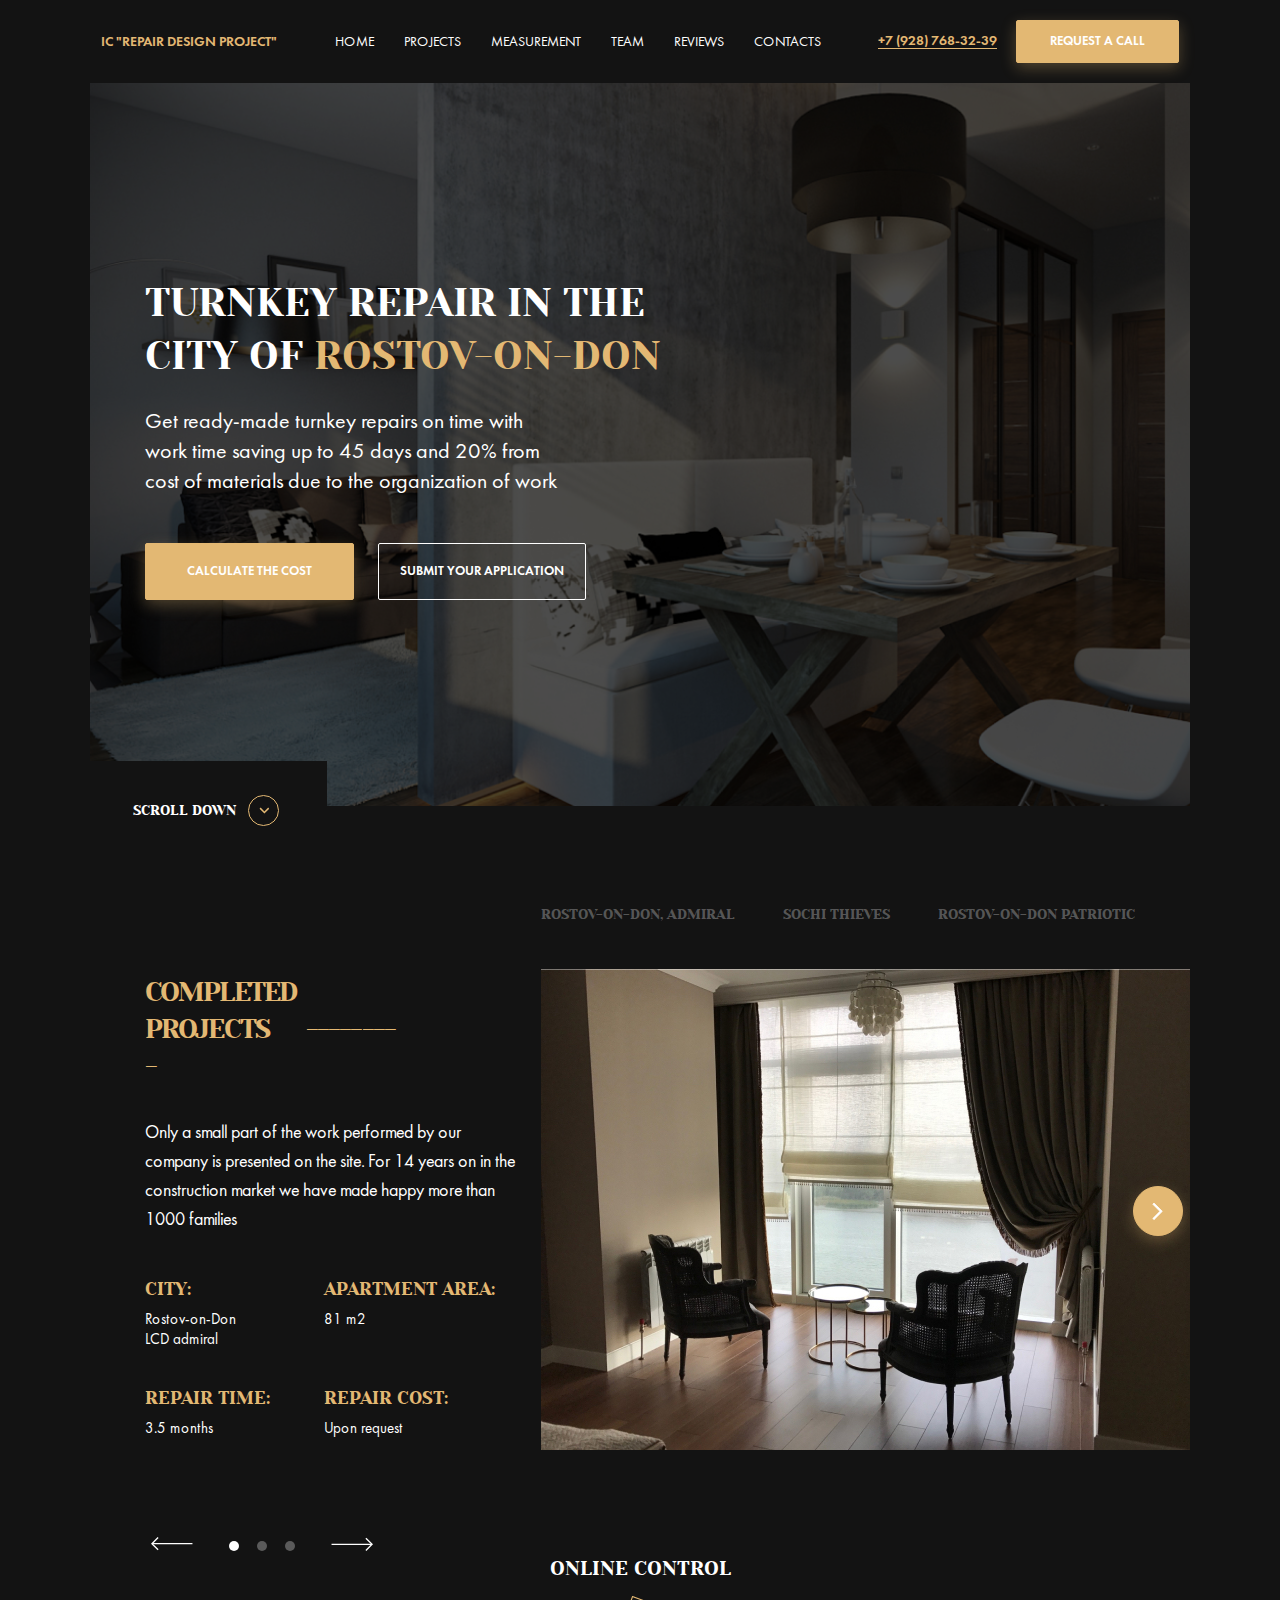
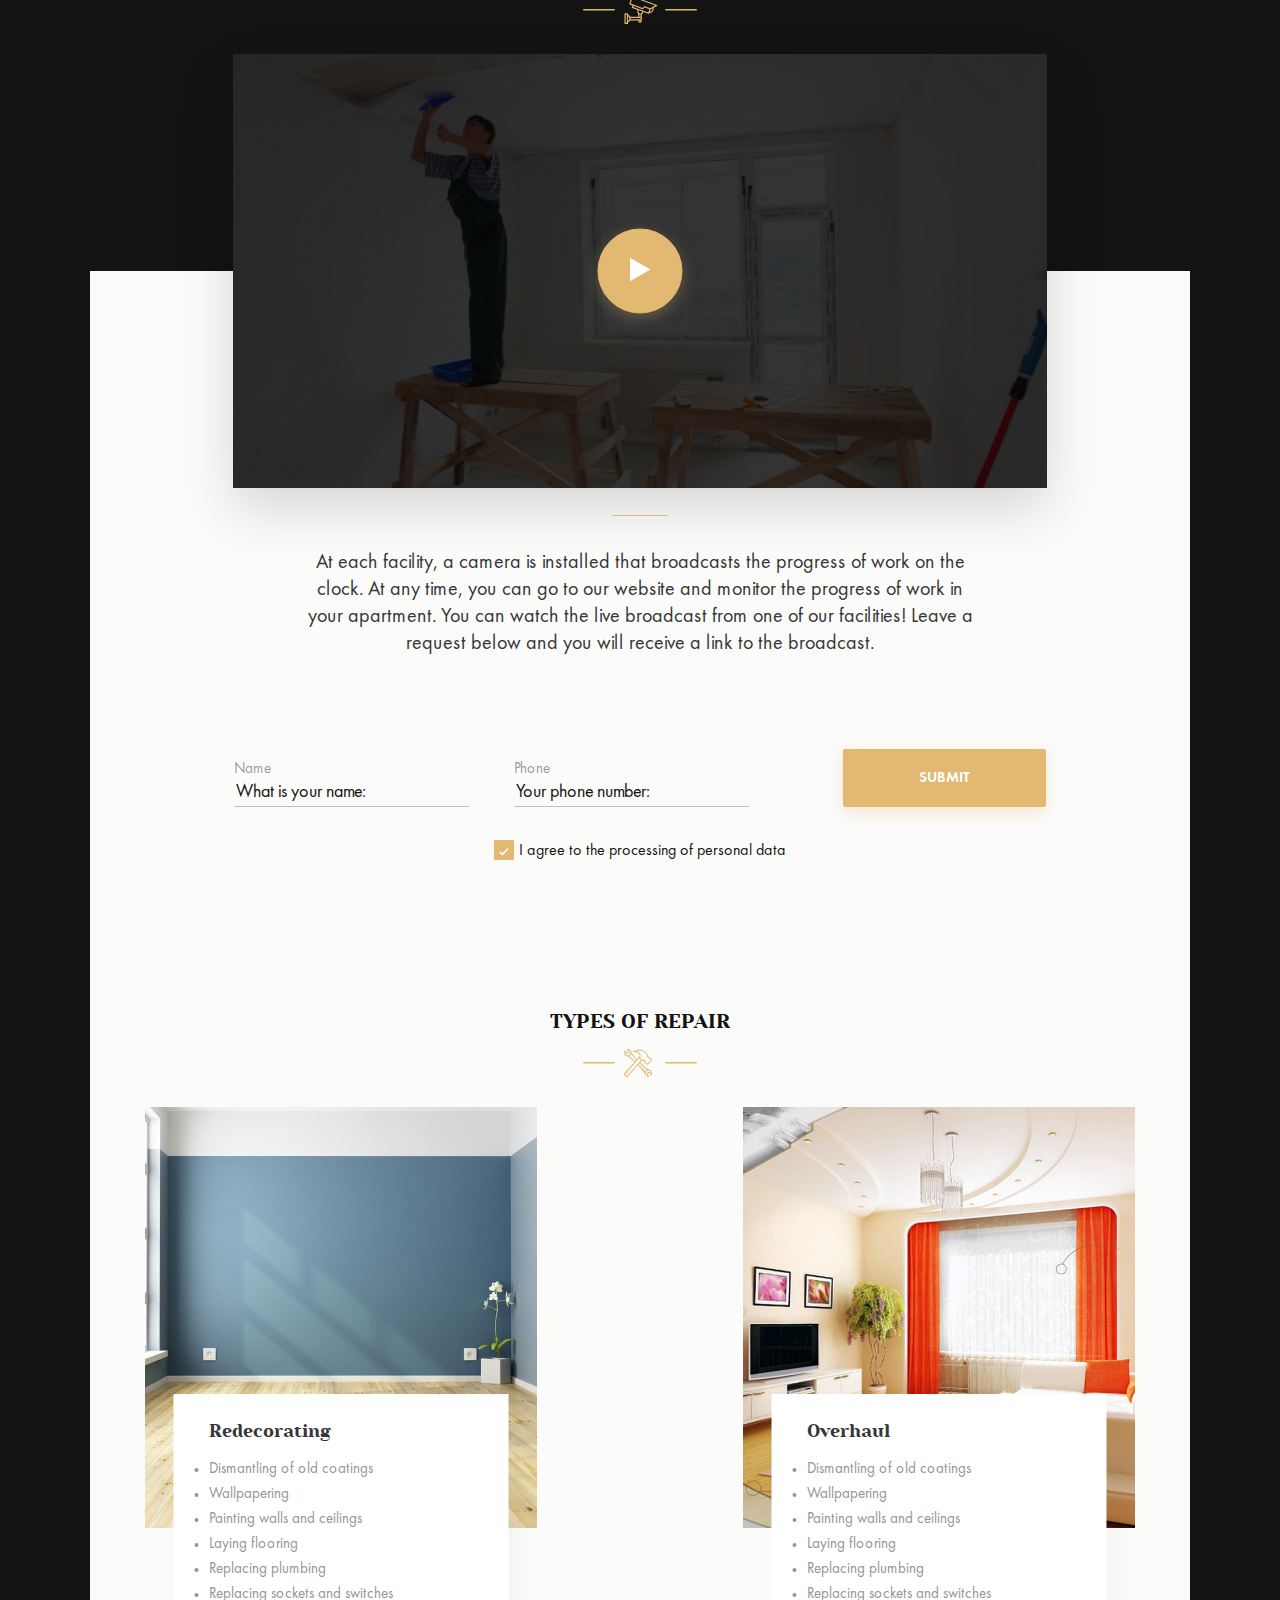
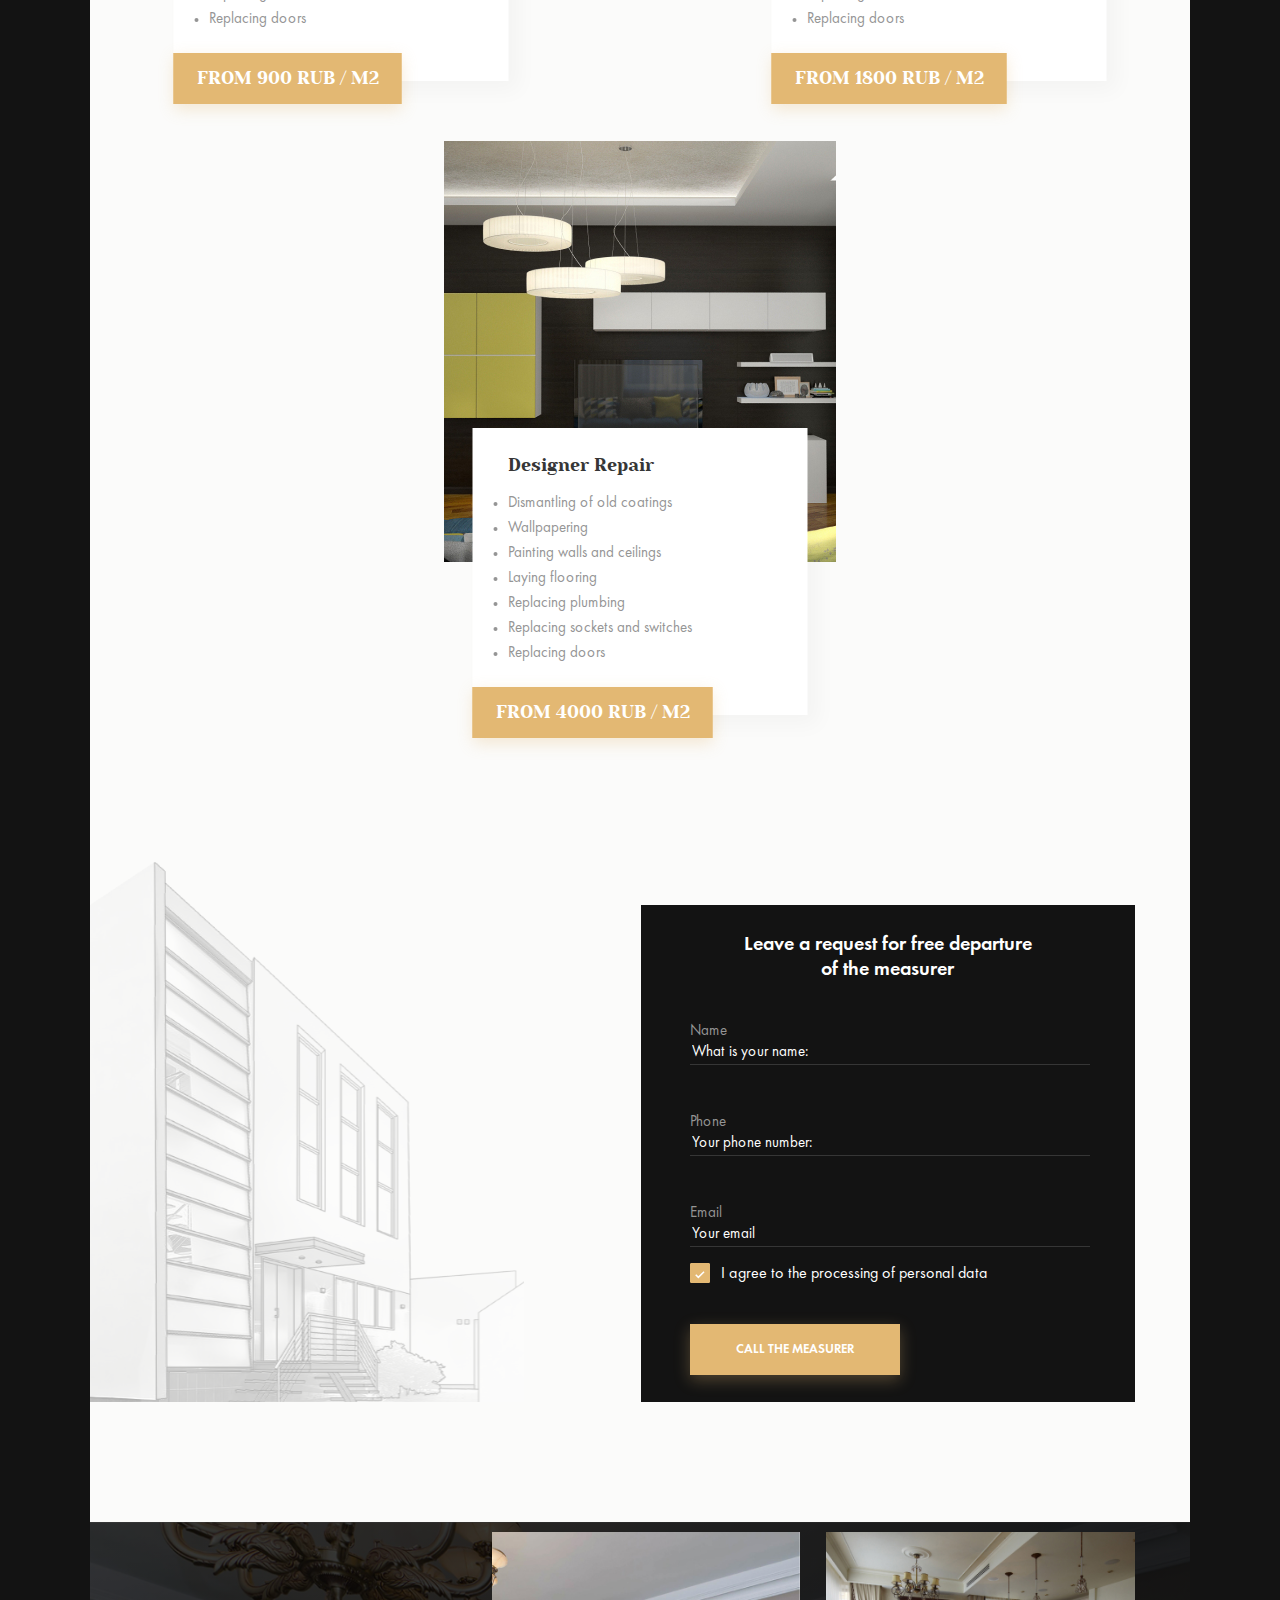
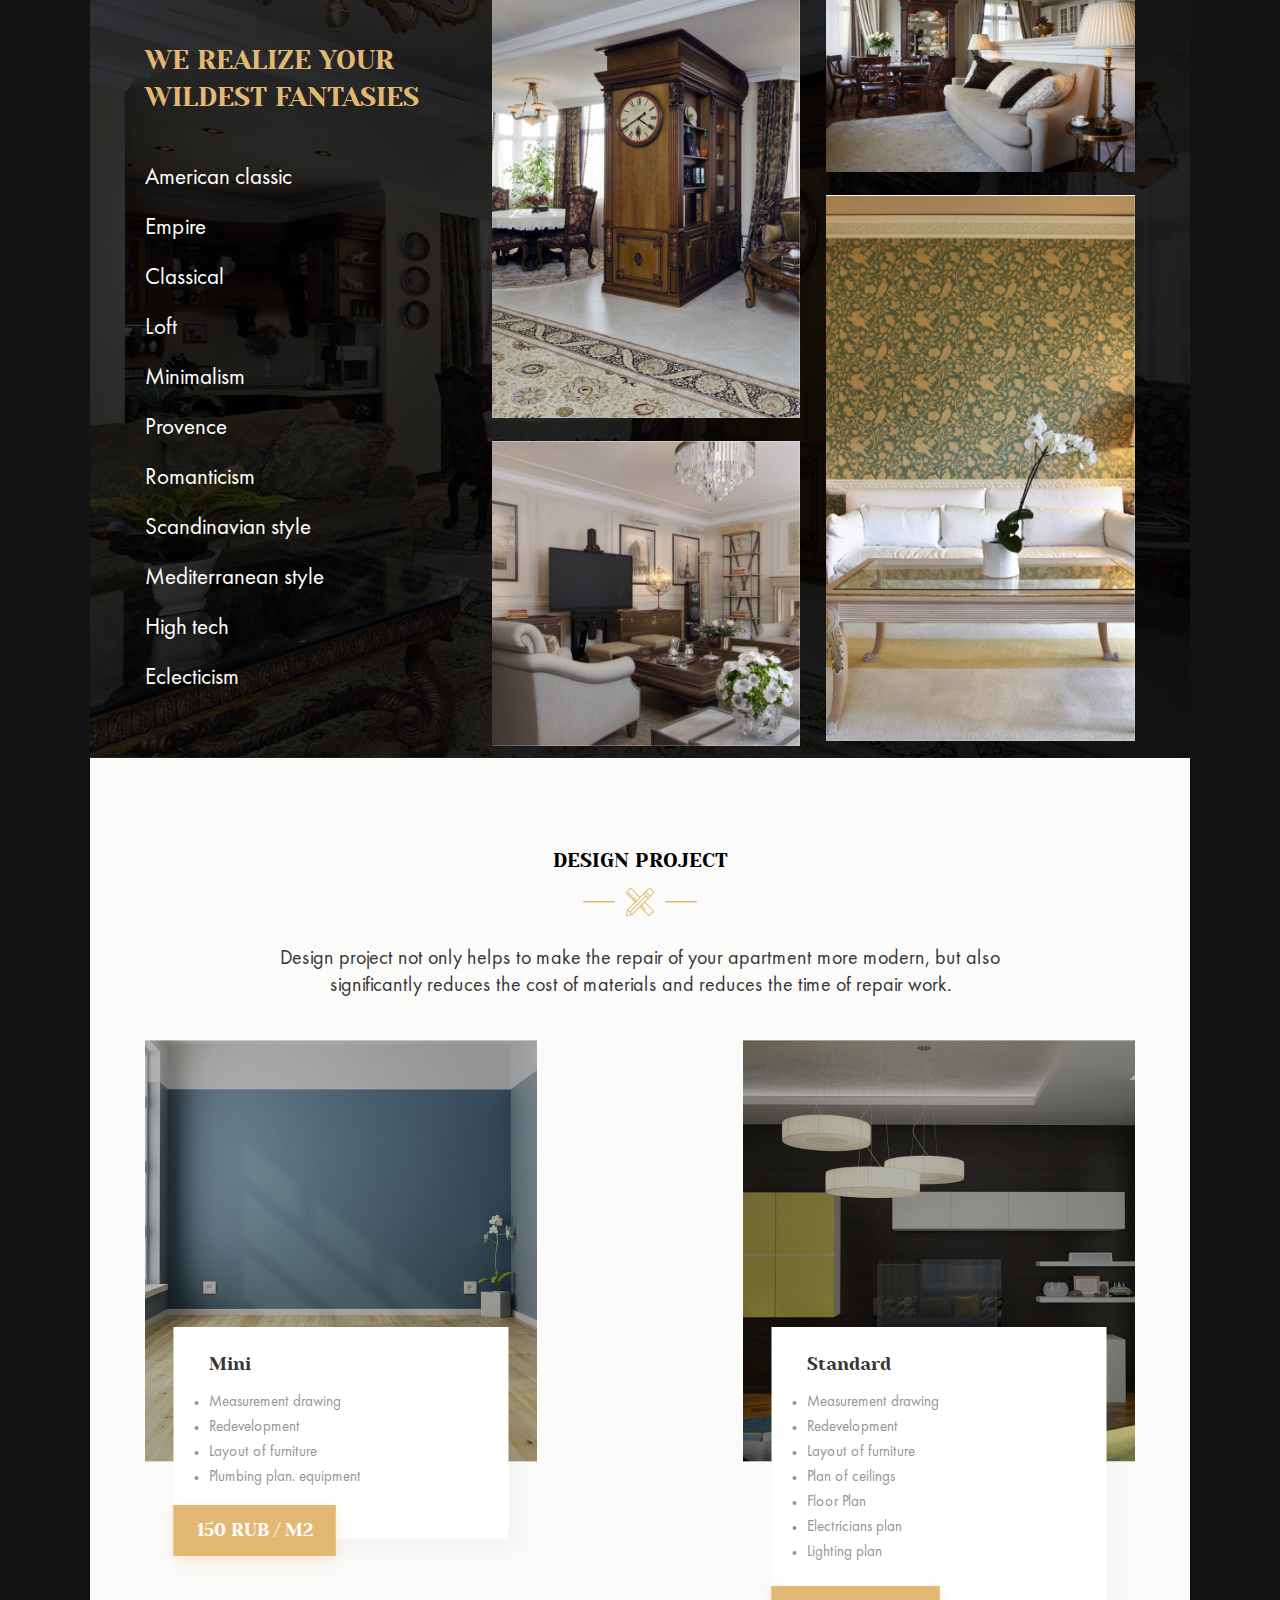
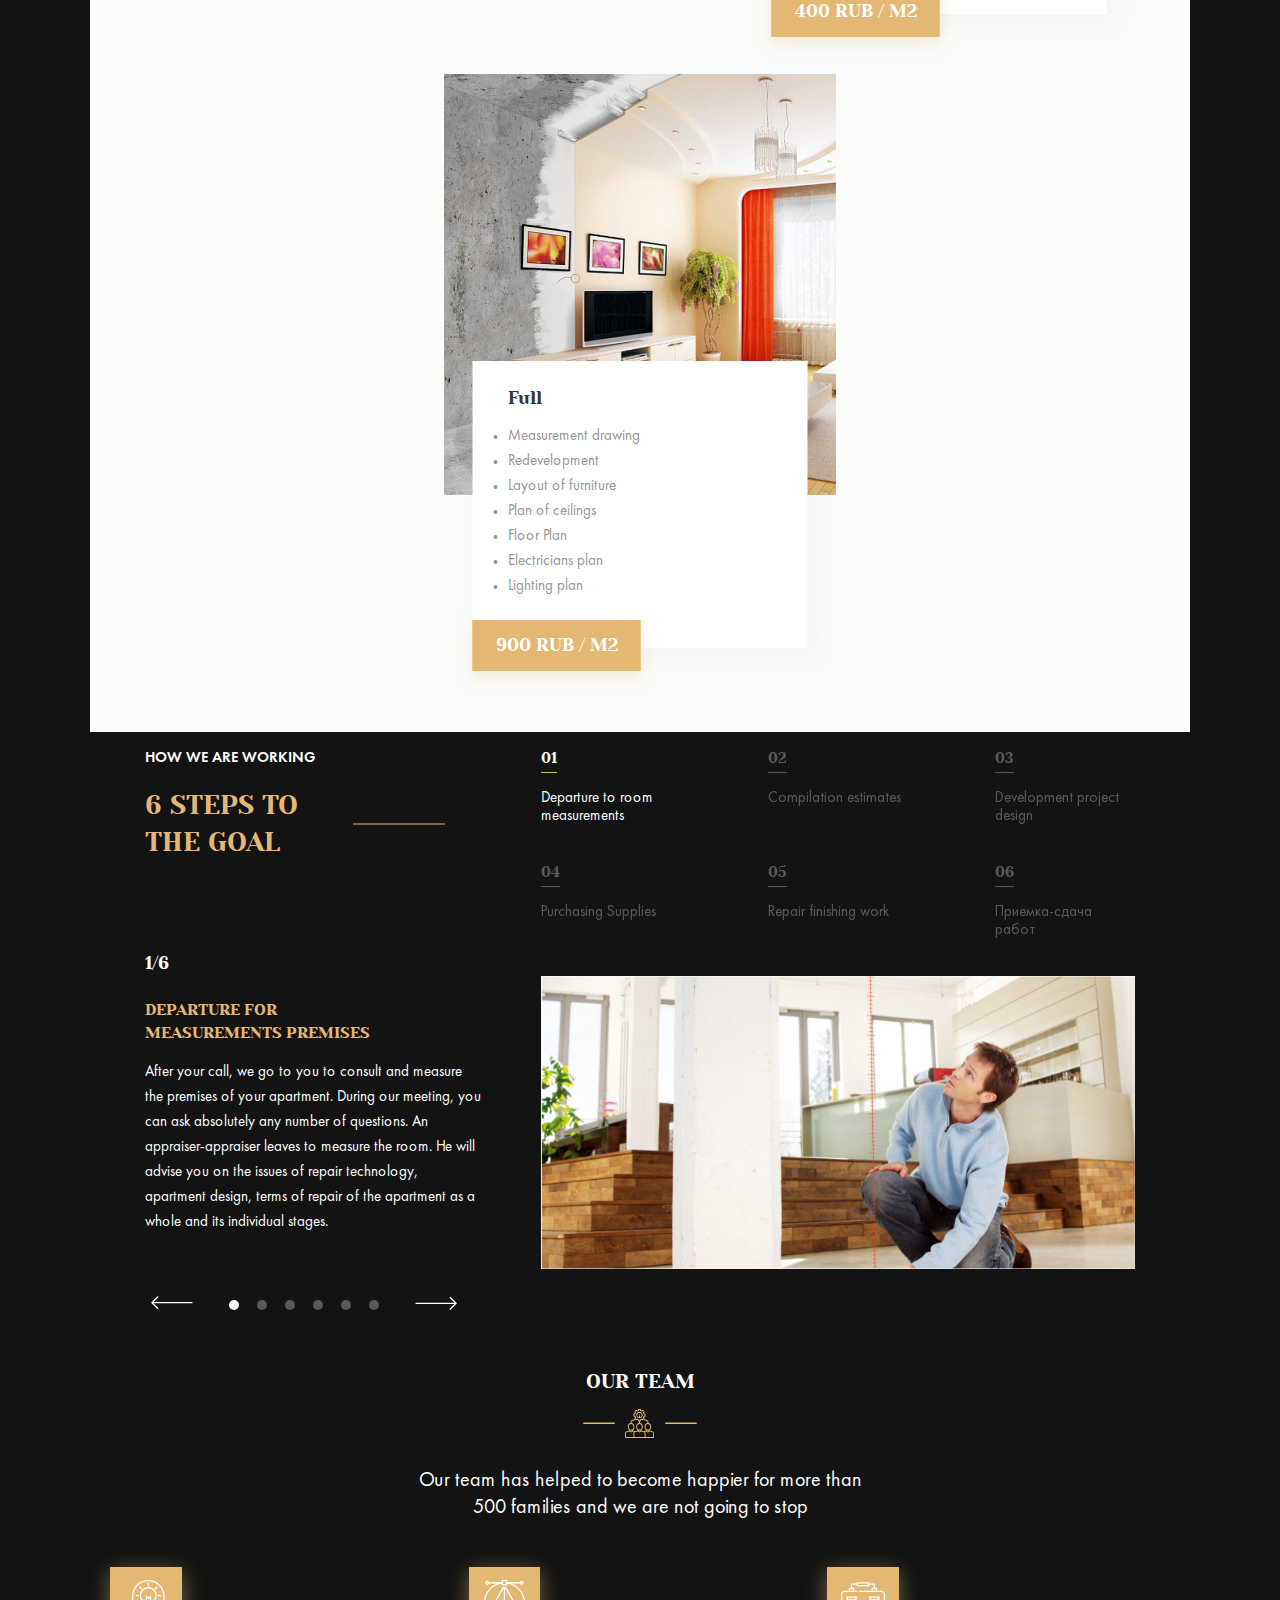
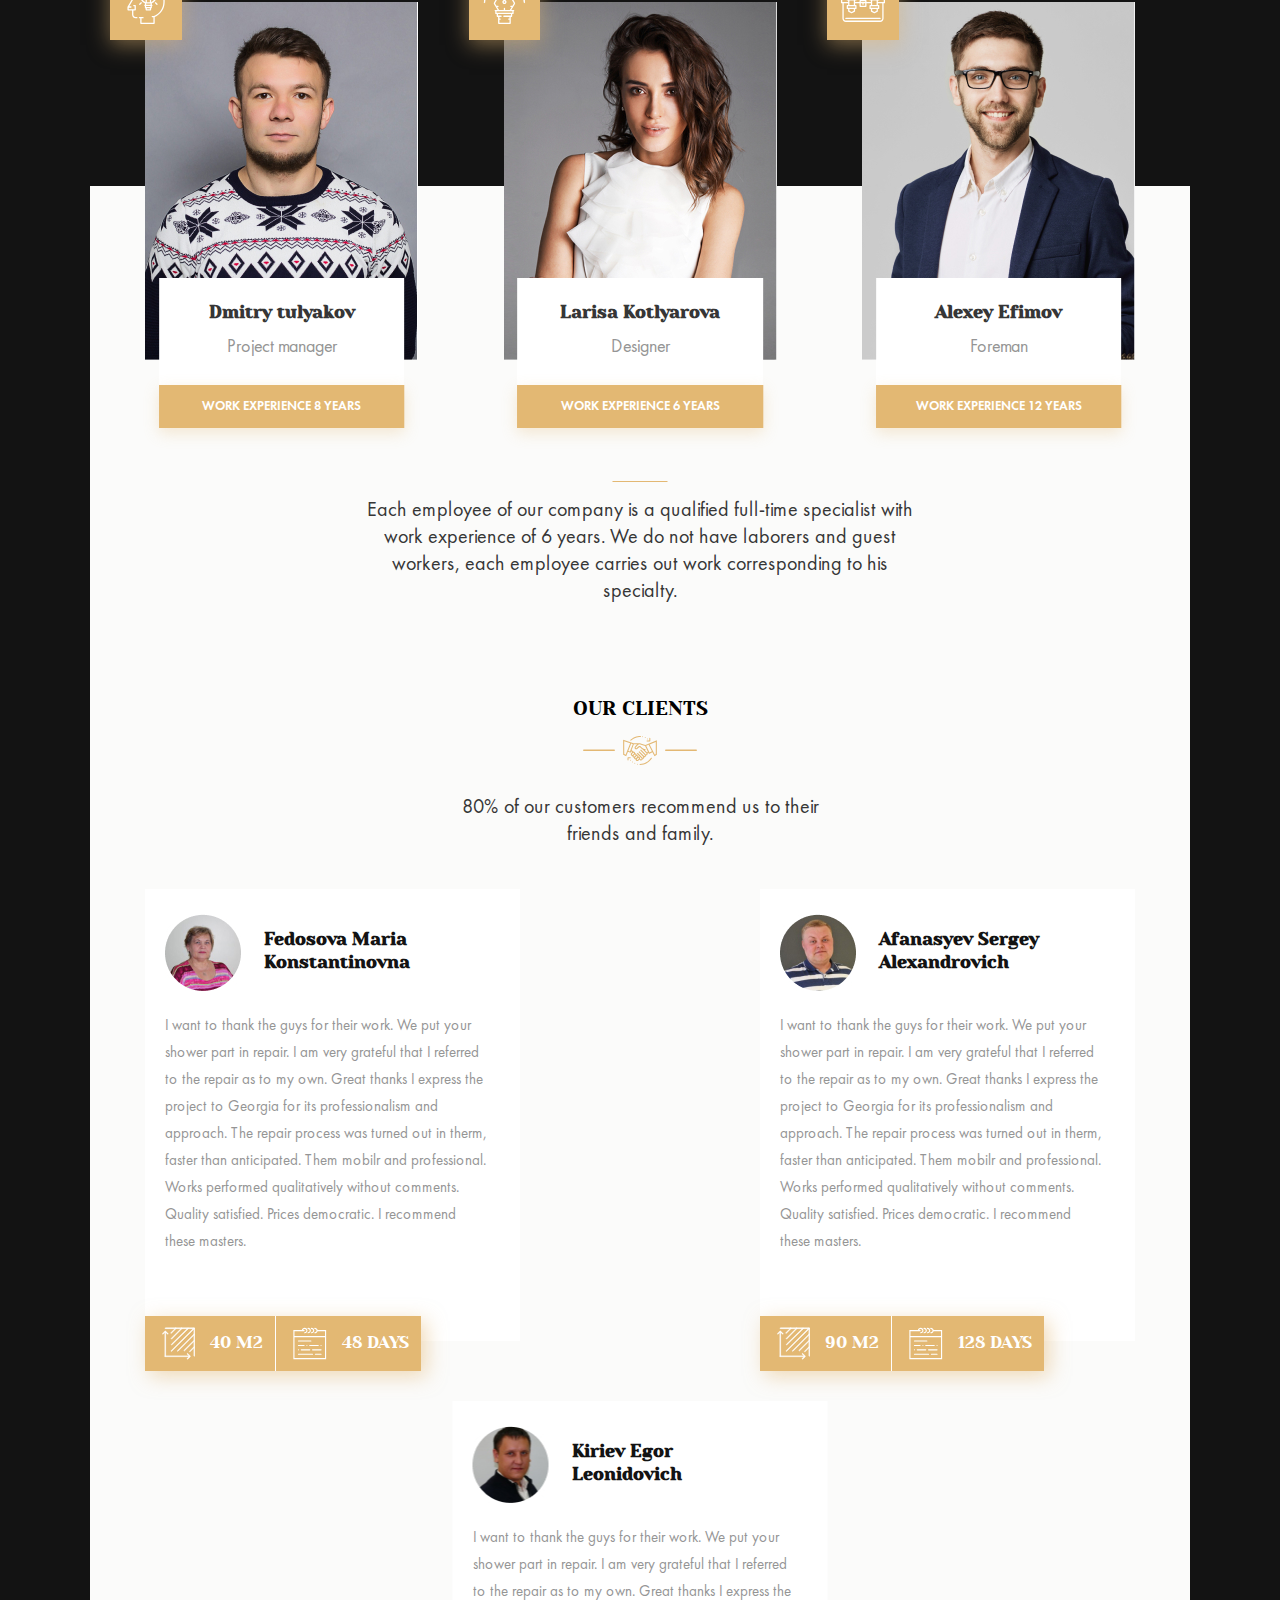
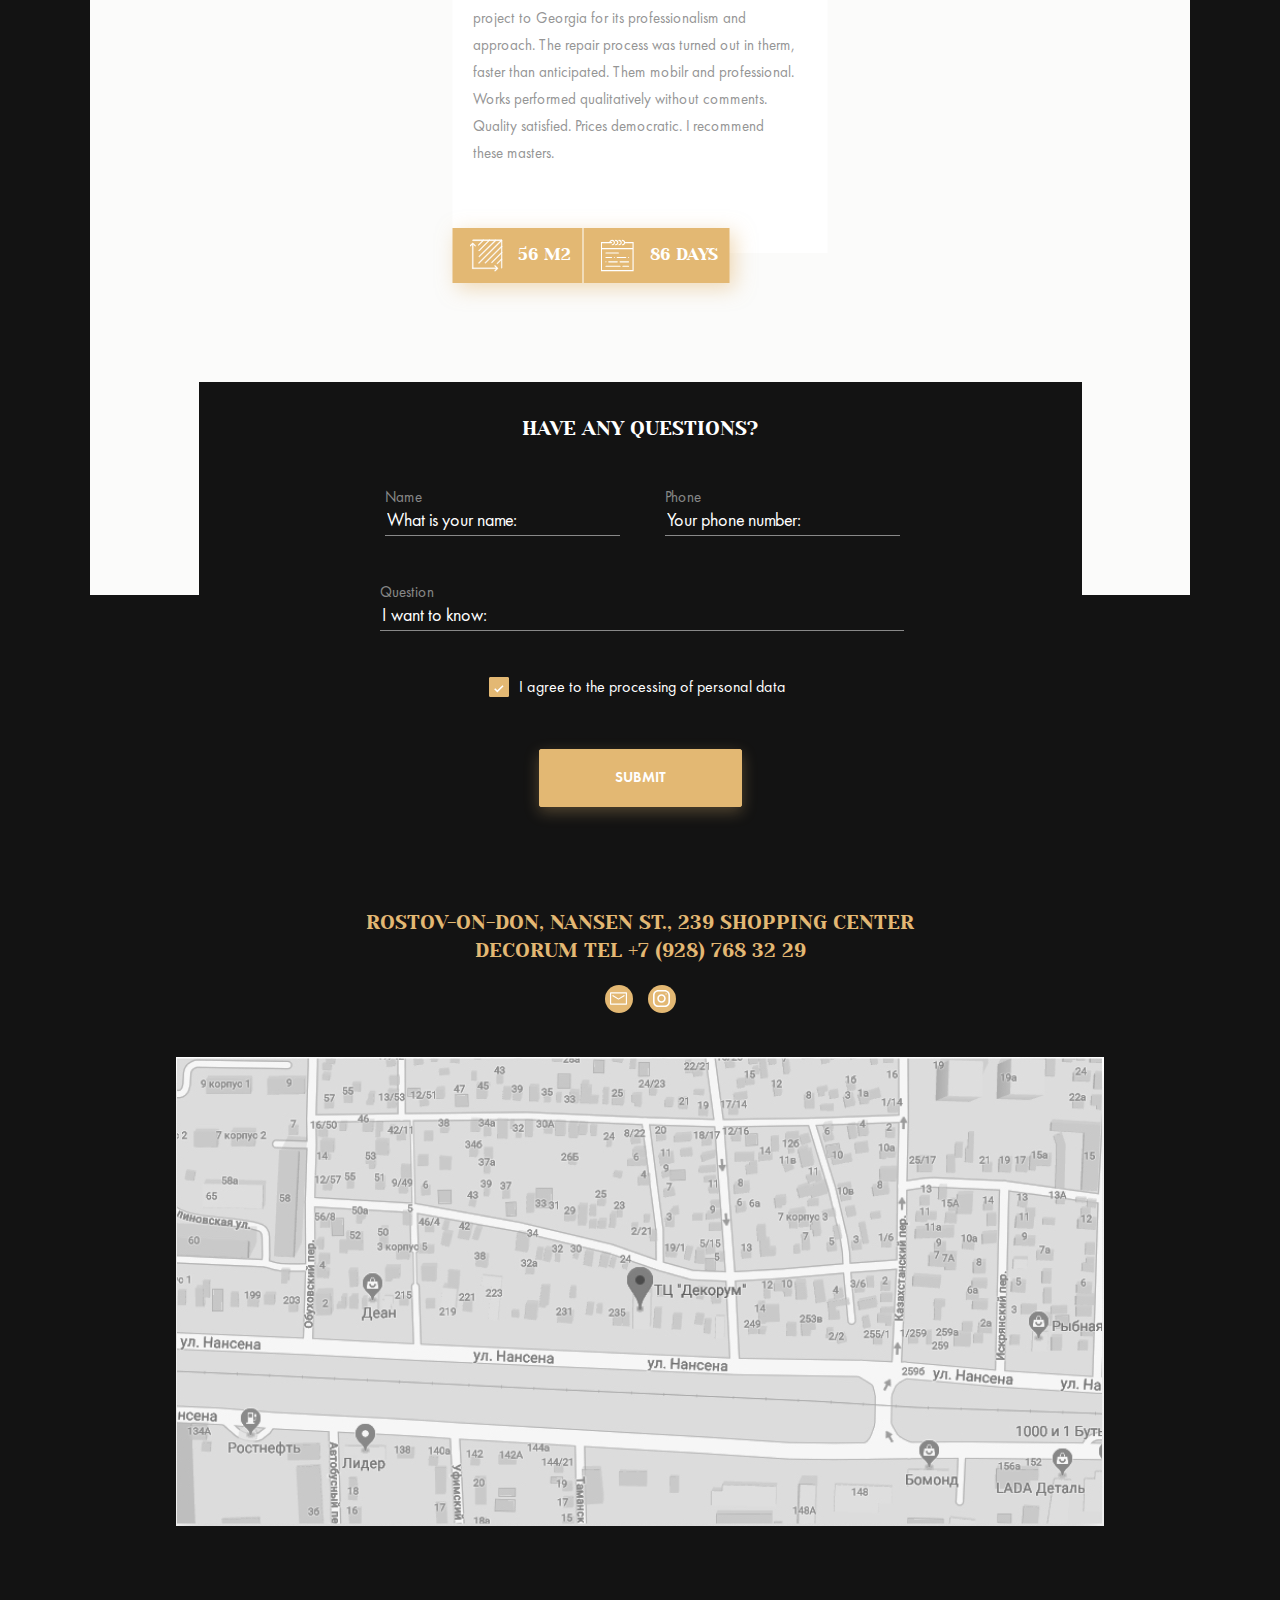
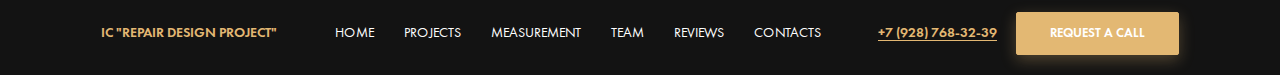
==== projects/repair-design-project/index.html @ d7216e04 "feat: ready dropdown" ====
<!DOCTYPE html>
<html lang="en">
<head>
	<meta charset="UTF-8">
	<meta name="viewport" content="width=device-width, initial-scale=1.0">
	<meta http-equiv="X-UA-Compatible" content="ie=edge">
	<link rel="shortcut icon" href="assets/img/favicon.png" type="image/png">
	<link rel="stylesheet" href="assets/css/reset.min.css">
	<link rel="stylesheet" href="assets/css/stylesheet.css">
	<link rel="stylesheet" href="assets/css/main.css">
	<title>Repair Design</title>
</head>
<body>
	
	<div class="wrap">
		<header class="header">
			<div class="container-bigger">
				<div class="header-wrap">
					<h1 class="header-logo">
						<a href="index.html">IC "Repair Design Project"</a>
					</h1>
					
					<nav>
						<ul class="header-nav">
							<li class="header-nav__item">
								<a href="#home">HOME</a>
							</li>
							<li class="header-nav__item">
								<a href="#projects">PROJECTS</a>
							</li>
							<li class="header-nav__item">
								<a href="#measurment">MEASUREMENT</a>
							</li>
							<li class="header-nav__item">
								<a href="#team">TEAM</a>
							</li>
							<li class="header-nav__item">
								<a href="#reviews">REVIEWS</a>
							</li>
							<li class="header-nav__item">
								<a href="#contacts">CONTACTS</a>
							</li>
						</ul>
					</nav>
					
					<div class="header-call">
						<a class="header-call__phone" href="tel:+79287683239">+7 (928) 768-32-39</a>
						<button class="btn btn-brown header-call__btn">Request a call</button>
					</div>
				</div>
			</div>	
		</header>

		<section class="main" id="home">
			<div class="main-instagram-block">
				<a href="#" class="main-instagram-block__link">
					INSTAGRAM
					<img src="assets/img/instagram-line.svg" alt="">
				</a>
			</div>

			<div class="container">
				<div class="main-text">
				
					<h2 class="main__title">Turnkey Repair in the city of
						<span>Rostov-on-Don</span>
					</h2>
				
					<div class="main__descr">Get ready-made turnkey repairs on time
						with work time saving up to 45 days and 20% from
						cost of materials due to the organization of work
					</div>
				
					<div class="main-btns">
						<button class="btn btn-brown main-btn-calc">CALCULATE THE COST</button>
						<button type="submit" class="btn btn-transparent main-btn-submit">SUBMIT YOUR APPLICATION</button>
					</div>
				
				</div>
			</div>

			<button class="main-scroll">
				<span class="main-scroll__text">Scroll down</span>
				<span class="main-scroll__sign"></span>
			</button>
		</section>

		<section class="projects" id="projects">
			<div class="container">
				<div class="projects-wrap">
					<div class="projects-details">
						<h3 class="projects-details__title">
							Completed projects
						</h3>
						<div class="projects-details__descr">
							Only a small part of the work performed by our company is presented on the site. For 14 years on in the construction
							market we have made happy more than 1000 families
						</div>
						<div class="projects-other-slider projects-other-slider-mobile">
							<img class="projects-other-slider__photo" src="assets/img/project/slider-photo1.jpg" alt="">
							<img class="projects-other-slider__photo projects-other-slider__photo-right"
								src="assets/img/project/slider-photo2.png" alt="">
						
							<button class="projects-other-slider_btn btn-brown">
								<img src="assets/img/project/slider-arrow.svg" alt="">
							</button>
						
							<button class="projects-other-slider_btn projects-other-slider_btn-left btn-brown">
								<img src="assets/img/project/slider-arrow.svg" alt="">
							</button>
						</div>
						
						<div class="projects-details__items">
							<div class="projects-details__items-left">
					
								<div class="projects-details__item projects-details__item-top">
									<h4 class="projects-details__item-title">
										City:
									</h4>
									<div class="projects-details__item-descr">
										Rostov-on-Don
										LCD admiral
									</div>
								</div>

								<div class="projects-details__item projects-details__item-bottom">
									<h4 class="projects-details__item-title">
										Repair time:
									</h4>
									<div class="projects-details__item-descr">
										3.5 months
									</div>
								</div>
							</div>
					
							<div class="projects-details__items-right">
								
								<div class="projects-details__item projects-details__item-top">
									<h4 class="projects-details__item-title">
										apartment area:
									</h4>
									<div class="projects-details__item-descr">
										81 m2
									</div>
								</div>
					
								<div class="projects-details__item projects-details__item-bottom">
									<h4 class="projects-details__item-title">
										Repair Cost:
									</h4>
									<div class="projects-details__item-descr">
										Upon request
									</div>
								</div>
					
							</div>
						</div>

						<div class="slider-nav projects-slider-nav">
							<button class="slider__arrow">
								<img class="slider__arrow-left" src="assets/img/project/project-arrow-left.svg" alt="">
							</button>
							<div class="slider__dot-active slider__dot"></div>
							<div class="slider__dot"></div>
							<div class="slider__dot"></div>
							<button class="slider__arrow slider__arrow-left-btn">
								<img class="slider__arrow-right" src="assets/img/project/project-arrow-left.svg" alt="">
							</button>
						</div>
					</div>

					<div class="space"></div>
					
					<div class="projects-other">
						<nav>
							<ul class="projects-other-nav">
								<li>
									<a href="">Rostov-on-Don, Admiral</a>
								</li>
								<li>
									<a href="">Sochi Thieves</a>
								</li>
								<li>
									<a href="">Rostov-on-Don Patriotic</a>
								</li>
							</ul>
						</nav>

						<div class="projects-other-slider">
							<img class="projects-other-slider__photo" src="assets/img/project/slider-photo1.jpg" alt="">
							<img class="projects-other-slider__photo projects-other-slider__photo-right" src="assets/img/project/slider-photo2.png" alt="">

							<button class="projects-other-slider_btn btn-brown">
								<img src="assets/img/project/slider-arrow.svg" alt="">
							</button>

							<button class="projects-other-slider_btn projects-other-slider_btn-left btn-brown">
								<img src="assets/img/project/slider-arrow.svg" alt="">
							</button>
						</div>
					</div>
				</div>
			</div>
		</section>

		<section class="online">
			<div class="container">
				<h4 class="title online__title">online control
				</h4>
				<div class="title-img online-title-img">
					<img src="assets/img/online/online-title.svg" alt="">
				</div>

				<div class="online-video">
					<div class="online-video__poster"></div>
					<iframe src="https://www.youtube.com/embed/jSzWqLc9CXw?start=5"
						allow="accelerometer; autoplay; encrypted-media; gyroscope; picture-in-picture" allowfullscreen>
					</iframe>

					<button class="online-video-btn btn-brown">
						<img src="assets/img/online/play-btn.svg" alt="">
					</button>

					<!-- <video src="" poster="assets/img/video.jpg">
						<source src="video.mp4" type="video/mp4">
					</video> -->
				</div>

				<div class="online-descr descr">
					At each facility, a camera is installed that broadcasts the progress of work on the clock. At any time, you can go to
					our website and monitor the progress of work in your apartment. You can watch the live broadcast from one of our
					facilities!
					Leave a request below and you will receive a link to the broadcast.
				</div>
							
				<div class="online-form-wrap">
					<form action="POST" class="online-form">
						<div class="online-flex">
							<label for="nameOnline" class="label-ib online-label"> Name
								<input class="online-input form-name" type="text" id="nameOnline" placeholder="What is your name:" required>
							</label>
							<label for="numOnline" class="mr-0 label-ib online-label"> Phone
								<input class="online-input form-phone" type="tel" id="numOnline" placeholder="Your phone number:" required>
							</label>

							<label for="checkboxOnlineMob" class="checkbox-label online-form__checkbox-label-mobile">
								<input type="checkbox" id="checkboxOnlineMob" class="form__checkbox-input form-phone" checked>
								<span class="checkbox-div"></span>
								I agree to the processing of personal data
							</label>

							<button type="submit" class="btn btn-brown btn__submit online-btn">Submit</button>
						</div>
					
						<label for="checkboxOnline" class="checkbox-label">
							<input type="checkbox" id="checkboxOnline" checked class="form__checkbox-input">
							<span class="checkbox-div"></span>
							I agree to the processing of personal data
						</label>
						
					</form>
				</div>
			</div>
		</section>

		<section class="repair" id="measurment">
			<div class="container">
				<h4 class="title repair__title">
					TYPES OF REPAIR
				</h4>
				<div class="title-img">
					<img src="assets/img/repair/repair-title.svg" alt="">
				</div>
				
				<div class="repair-items items-flex">
					<div class="repair-item item-flex">
						<div class="repair-item__foto item-flex__foto">
							<img src="assets/img/repair/repair1.jpg" alt="">
						</div>

						<div class="repair-item__descr item-flex__descr">
							<h5 class="repair-item__descr-title item-flex__title">Redecorating</h5>
							<ul>
								<li>Dismantling of old coatings</li>
								<li>Wallpapering</li>
								<li>Painting walls and ceilings</li>
								<li>Laying flooring</li>
								<li>Replacing plumbing</li>
								<li>Replacing sockets and switches</li>
								<li>Replacing doors</li>
							</ul>

						<div class="div-brown repair-item__btn btn-flex-block">from 900 rub / m2</div>
						</div>

					</div>
				
					<div class="repair-item item-flex">
						<div class="repair-item__foto item-flex__foto">
							<img src="assets/img/repair/repair2.jpg" alt="">
						</div>

						<div class="repair-item__descr item-flex__descr">
							<h5 class="repair-item__descr-title item-flex__title">Overhaul</h5>
							<ul>
								<li>Dismantling of old coatings</li>
								<li>Wallpapering</li>
								<li>Painting walls and ceilings</li>
								<li>Laying flooring</li>
								<li>Replacing plumbing</li>
								<li>Replacing sockets and switches</li>
								<li>Replacing doors</li>
							</ul>
							<div class="div-brown repair-item__btn btn-flex-block">from 1800 rub / m2</div>
						</div>


					</div>
				
					<div class="repair-item item-flex">
						<div class="repair-item__foto item-flex__foto">
							<img src="assets/img/repair/repair3.jpg" alt="">
						</div>

						<div class="repair-item__descr item-flex__descr">
							<h5 class="repair-item__descr-title item-flex__title">Designer Repair</h5>
							<ul>
								<li>Dismantling of old coatings</li>
								<li>Wallpapering</li>
								<li>Painting walls and ceilings</li>
								<li>Laying flooring</li>
								<li>Replacing plumbing</li>
								<li>Replacing sockets and switches</li>
								<li>Replacing doors</li>
							</ul>
							<div class="div-brown repair-item__btn btn-flex-block">from 4000 rub / m2</div>
						</div>

					</div>
				</div>

				<div class="repair-form">
					<div class="repair-form__list">
						<ul class="repair-list">
							<li class="repair-list__item repair-list__item-01">
								Our specialist will arrive for measurements per day
							contact, or appoint a date convenient for you
							</li>
							<li class="repair-list__item repair-list__item-02">
								Free metering
							</li>
							<li class="repair-list__item repair-list__item-03">
								Free consultation
							</li>
							<li class="repair-list__item repair-list__item-04">
								Get a cost estimate and
								the timing of your future repairs
							</li>
						</ul>
						<div class="repair-form__list-circle"></div>
					</div>

					<div class="repair-wrap-left">
						<form action="POST" class="repair-form__form">
							<h4 class="repair-form-title">
								Leave a request for free
								departure of the measurer
							</h4>
						
							<label for="nameRepair" class="repair-form__label"> Name
								<input class="black-form form-name" type="text" id="nameRepair" placeholder="What is your name:" required>
							</label>
							<label for="numRepair" class="repair-form__label">Phone
								<input class="black-form form-phone" type="tel" id="numRepair" placeholder="Your phone number:" required>
							</label>
							<label for="mailRepair" class="repair-form__label repair-form__label-email">Email
								<input class="black-form form-mail" type="text" id="mailRepair" placeholder="Your email" required>
							</label>

							<label for="checkboxRepair" class="checkbox-label repair__checkbox-label">
								<input type="checkbox" id="checkboxRepair" checked class="form__checkbox-input repair__checkbox-input">
								<span class="checkbox-div"></span>
								I agree to the processing of personal data
							</label>
							<button class="btn btn-brown repair-form__btn">Call the measurer</button>
						</form>

						<div class="repair-save">
							<div class="repair-save__img"></div>
							<div class="repair-save__descr">
								Help save 10 - 20% of the
								cost of materials
							</div>
						</div>
					</div>
				</div>
			</div>

			<div class="repair-realize">
				<div class="container">
					<div class="repair-realize-flex">
						<div>
							<h4 class="repair-realize-title">We realize your
								wildest fantasies
							</h4>
							<ul class="repair-realize__list">
								<li>
									<a href="#">American classic</a>
								</li>
								<li>
									<a href="#">Empire</a>
								</li>
								<li>
									<a href="#">Classical</a>
								</li>
								<li>
									<a href="#">Loft</a>
								</li>
								<li>
									<a href="#">Minimalism</a>
								</li>
								<li>
									<a href="#">Provence</a>
								</li>
								<li>
									<a href="#">Romanticism</a>
								</li>
								<li>
									<a href="#">Scandinavian style</a>
								</li>
								<li>
									<a href="#">Mediterranean style</a>
								</li>
								<li>
									<a href="#">High tech</a>
								</li>
								<li>
									<a href="#">Eclecticism</a>
								</li>
							</ul>
						</div>
						
						<div class="repair-realize__photos">

							<div class="repair-realize__photos-left">
								<div class="repair-realize__photo realize__photo-top">
									<img src="assets/img/repair/photos/photo1.jpg" alt="">
								</div>
								<div class="repair-realize__photo">
									<img src="assets/img/repair/photos/photo3.jpg" alt="">
								</div>
							</div>

							<div class="repair-realize__photos-right">
								<div class="repair-realize__photo realize__photo-top">
									<img src="assets/img/repair/photos/photo2.jpg" alt="">
								</div>
								<div class="repair-realize__photo">
									<img src="assets/img/repair/photos/photo4.jpg" alt="">
								</div>
							</div>
						</div>
						<div class="repair-realize__slider">
							<img class="repair-realize__slider-photo" src="assets/img/repair/slider/realize-slider.png" alt="">

							<button class="repair-realize__btn repair-realize__btn-left btn-brown">
								<img src="assets/img/project/slider-arrow.svg" alt="">
							</button>
							<button class="repair-realize__btn btn-brown">
								<img src="assets/img/project/slider-arrow.svg" alt="">
							</button>
						</div>
					</div>
			
				</div>
			</div>
		</section>

		<section class="design">
			<div class="container">
				<h4 class="title design-title">
					design project
				</h4>
				<div class="title-img">
					<img src="assets/img/design/design-title.svg" alt="">
				</div>

				<div class="design-descr descr">
					Design project not only helps to make the repair of your apartment more modern,
					but also significantly reduces the cost of materials and reduces the time of repair work.
				</div>
		
				<div class="design-items items-flex">
					<div class="design-item item-flex">
						<div class="design-item__foto item-flex__foto">
							<img src="assets/img/design/design1.jpg" alt="">
						</div>
		
						<div class="design-item__descr item-flex__descr">
							<h5 class="design-item__descr-title item-flex__title">Mini</h5>
							<ul>
								<li>Measurement drawing</li>
								<li>Redevelopment</li>
								<li>Layout of furniture</li>
								<li>Plumbing plan. equipment</li>
							</ul>
							<div class="div-brown design-item__btn btn-flex-block">150 rub / m2</div>
						</div>		
					</div>
		
					<div class="design-item item-flex">
						<div class="design-item__foto item-flex__foto">
							<img src="assets/img/design/design2.jpg" alt="">
						</div>
		
						<div class="design-item__descr item-flex__descr">
							<h5 class="design-item__descr-title item-flex__title">Standard</h5>
							<ul>
								<li>Measurement drawing</li>
								<li>Redevelopment</li>
								<li>Layout of furniture</li>
								<li>Plan of ceilings</li>
								<li>Floor Plan</li>
								<li>Electricians plan</li>
								<li>Lighting plan</li>
							</ul>
							<div class="div-brown design-item__btn btn-flex-block">400 rub / m2</div>
						</div>
					</div>
		
					<div class="design-item item-flex">
						<div class="design-item__foto item-flex__foto">
							<img src="assets/img/design/design3.jpg" alt="">
						</div>
		
						<div class="design-item__descr item-flex__descr">
							<h5 class="design-item__descr-title item-flex__title">Full</h5>
							<ul>
								<li>Measurement drawing</li>
								<li>Redevelopment</li>
								<li>Layout of furniture</li>
								<li>Plan of ceilings</li>
								<li>Floor Plan</li>
								<li>Electricians plan</li>
								<li>Lighting plan</li>
								<li class="list-item-hidden">Wall reamers</li>
								<li class="list-item-hidden">3D visualization</li>
								<li class="list-item-hidden">Bill of materials</li>
								<li class="list-item-hidden">Departure for a selection of materials</li>
								<li class="list-item-hidden">Furniture selection</li>
							</ul>
							<div class="div-brown design-item__btn btn-flex-block">900 rub / m2</div>
						</div>
					</div>
				</div>

				<div class="design-steps">
					<div class="design-steps-descr">
						<h6 class="design-steps__subtitle">how we are working</h6>
						<h4 class="design-steps__title">
							6 steps to the goal
						</h4>

						<div class="design-steps-slider">
							<div class="design-steps-slider__num">
								1/6
							</div>
							<h5 class="design-steps-slider__title">
								Departure for measurements premises
							</h5>
							<div class="design-steps-slider__descr">
								After your call, we go to you to consult and measure the premises of your apartment. During our meeting, you can ask
								absolutely any number of questions. An appraiser-appraiser leaves to measure the room.
								He will advise you on the issues of repair technology, apartment design, terms of repair of the apartment as a whole and
								its individual stages.
							</div>
							<div class="slider-nav">
								<button class="slider__arrow">
									<img class="design-slider__arrow-left" src="assets/img/project/project-arrow-left.svg" alt="">
								</button>
								<div class="slider__dot-active slider__dot"></div>
								<div class="slider__dot"></div>
								<div class="slider__dot"></div>
								<div class="slider__dot"></div>
								<div class="slider__dot"></div>
								<div class="slider__dot"></div>
								<button class="slider__arrow slider__arrow-left-btn">
									<img class="slider__arrow-right" src="assets/img/project/project-arrow-left.svg" alt="">
								</button>
							</div>
						</div>
					</div>

					<div class="design-steps-points">
						<div class="design-steps-flex">
							<div class="design-point design-point-active">
								<div class="design-point__num design-point__num-active">
									01
								</div>
								<div class="design-point__descr design-point__descr-active">
									Departure to	room measurements
								</div>
							</div>

							<div class="design-point">
								<div class="design-point__num">
									02
								</div>
								<div class="design-point__descr">
									Compilation estimates
								</div>
							</div>

							<div class="design-point">
								<div class="design-point__num">
									03
								</div>
								<div class="design-point__descr">
									Development project design
								</div>
							</div>
						</div>

						<div class="design-steps-flex">
							<div class="design-point">
								<div class="design-point__num">
									04
								</div>
								<div class="design-point__descr">
									Purchasing Supplies
								</div>
							</div>

							<div class="design-point">
								<div class="design-point__num">
									05
								</div>
								<div class="design-point__descr">
									Repair finishing work
								</div>
							</div>

							<div class="design-point">
								<div class="design-point__num">
									06
								</div>
								<div class="design-point__descr">
									Приемка-сдача работ
								</div>
							</div>
						</div>

						<img class="design-steps-img" src="assets/img/design/steps.jpg" alt="">
					</div>
	
				</div>
			</div>
		</section>
		
		<section class="team" id="team">
			<div class="container">
				<h3 class="title team-title">
					our team
				</h3>
				<div class="title-img">
					<img src="assets/img/team/team-title.svg" alt="">
				</div>

				<div class="descr team-descr">
					Our team has helped to become happier for more than
					500 families and we are not going to stop
				</div>

				<div class="team-persons items-flex">
					<div class="team-person item-flex">
						<div class="team-person-sign">
							<img src="assets/img/team/sign1.svg" alt="">
						</div>
						<div class="team-person__foto">
							<img src="assets/img/team/person1.jpg" alt="">
						</div>
						<div class="team-person__descr">
							<h4 class="team-person__name">
								Dmitry tulyakov
							</h4>
							<div class="team-person__position">
								Project manager
							</div>
							<div class="div-brown team-person__btn">Work experience 8 years</div>
						</div>
					</div>

					<div class="team-person item-flex">
						<div class="team-person-sign">
							<img src="assets/img/team/sign2.svg" alt="">
						</div>
						<div class="team-person__foto">
							<img src="assets/img/team/person2.jpg" alt="">
						</div>
						<div class="team-person__descr">
							<h4 class="team-person__name">
								Larisa Kotlyarova
							</h4>
							<div class="team-person__position">
								Designer
							</div>
							<div class="div-brown team-person__btn">Work experience 6 years</div>
						</div>
					</div>

					<div class="team-person item-flex">
						<div class="team-person-sign">
							<img src="assets/img/team/sign3.svg" alt="">
						</div>
						<div class="team-person__foto">
							<img src="assets/img/team/person3.jpg" alt="">
						</div>
						<div class="team-person__descr">
							<h4 class="team-person__name">
								Alexey Efimov
							</h4>
							<div class="team-person__position">
								Foreman
							</div>
							<div class="div-brown team-person__btn">Work experience 12 years</div>
						</div>
					</div>
				</div>

				<div class="descr team-conclusion">
					Each employee of our company is a qualified full-time specialist
					with work experience of 6 years.
					We do not have laborers and guest workers, each employee carries out work corresponding to his specialty.
				</div>
			</div>
		</section>

		<section class="clients" id="reviews">
		<div class="container">
			<h4 class="title clients__title">
				our clients
			</h4>
			<div class="title-img">
				<img src="assets/img/clients/clients-title.svg" alt="">
			</div>
			
			<div class="descr clients__descr">
				80% of our customers recommend us to their
				friends and family.
			</div>
			<div class="clients__persons items-flex">
				<div class="clients__person">
					<div class="clients__person-flex">
						<img class="clients__person-img" src="assets/img/clients/client1.jpg" alt="">
						<h3 class="clients__person-name">
							Fedosova Maria Konstantinovna
						</h3>
					</div>
					<div class="clients__person-descr">
						I want to thank the guys for their work. We put your shower part in repair. I am very grateful that I referred to
						the
						repair as to my own. Great thanks I express the project to Georgia for its professionalism and approach.
						The repair process was turned out in therm, faster than anticipated. Them mobilr and professional. Works performed
						qualitatively without comments. Quality satisfied. Prices democratic. I recommend these masters.
					</div>

					<div class="clients-data">
						<div class="clients-data__size">
							<img src="assets/img/clients/size.svg" alt="">
							<span>40 m2</span>
						</div>
						<div class="clients-data__days">
							<img src="assets/img/clients/days.svg" alt="">
						<span>48 DAYS</span>
						</div>
					</div>
				</div>
			
				<div class="clients__person">
					<div class="clients__person-flex">
						<img class="clients__person-img" src="assets/img/clients/client2.jpg" alt="">
						<h3 class="clients__person-name">
							Afanasyev Sergey Alexandrovich
						</h3>
					</div>
					<div class="clients__person-descr">
						I want to thank the guys for their work. We put your shower part in repair. I am very grateful that I referred to
						the
						repair as to my own. Great thanks I express the project to Georgia for its professionalism and approach.
						The repair process was turned out in therm, faster than anticipated. Them mobilr and professional. Works performed
						qualitatively without comments. Quality satisfied. Prices democratic. I recommend these masters.
					</div>

					<div class="clients-data">
						<div class="clients-data__size">
							<img src="assets/img/clients/size.svg" alt="">
							<span>90 m2</span>
						</div>
						<div class="clients-data__days">
							<img src="assets/img/clients/days.svg" alt="">
							<span>128 DAYS</span>
						</div>
					</div>
				</div>
			
				<div class="clients__person">
					<div class="clients__person-flex">
						<img class="clients__person-img" src="assets/img/clients/client3.jpg" alt="">
						<h3 class="clients__person-name">
							Kiriev Egor Leonidovich
						</h3>
					</div>
					<div class="clients__person-descr">
						I want to thank the guys for their work. We put your shower part in repair. I am very grateful that I referred to
						the
						repair as to my own. Great thanks I express the project to Georgia for its professionalism and approach.
						The repair process was turned out in therm, faster than anticipated. Them mobilr and professional. Works performed
						qualitatively without comments. Quality satisfied. Prices democratic. I recommend these masters.
					</div>

					<div class="clients-data">
						<div class="clients-data__size">
							<img src="assets/img/clients/size.svg" alt="">
							<span>56 m2</span>
						</div>
						<div class="clients-data__days">
							<img src="assets/img/clients/days.svg" alt="">
							<span>86 DAYS</span>
						</div>
					</div>
				</div>
			</div>
		</div>
		</section>

		<section class="question">
			<div class="container">
				<div class="question-form-bg">
					<form action="POST" class="question-form">
						<h3 class="title question-form-title">
							have any questions?
						</h3>
					
						<div class="question-flex">
							<label class="label-ib question-label" for="nameQuestion"> Name
								<input class="form-name" type="text" id="nameQuestion" placeholder="What is your name:" required>
							</label>
							<label for="numQuestion" class="mr-0 label-ib question-label"> Phone
								<input type="tel" class="form-phone" id="numQuestion" placeholder="Your phone number:" required>
							</label>
							<label for="questionQuestion" class="question__label-question question-label mr-0"> Question
								<input type="text" class="question__input-question form-question" id="questionQuestion" placeholder="I want to know:" required>
							</label>
						</div>

						<label for="checkboxQuestion" class="checkbox-label question__checkbox-label">
							<input type="checkbox" id="checkboxQuestion" checked class="form__checkbox-input question__checkbox-input">
							<span class="checkbox-div question__checkbox-div"></span>
							I agree to the processing of personal data
						</label>
						<button type="submit" class="btn btn-brown btn__submit question-btn">Submit</button>
					
					</form>
				</div>
			</div>
		</section>

		<section class="contacts" id="contacts">
			<div class="container">
				<div class="contacts-flex">
					<div class="contacts__address">
						Rostov-on-Don, Nansen St., 239 Shopping Center
						Decorum Tel
						<a href="tel:79287683229">+7 (928) 768 32 29</a>
					</div>
					<div class="contacts__networks">
						<button class="contacts-btn">
							<img src="assets/img/contacts/gmail.svg" alt="">
						</button>
						<button class="contacts-btn">
							<img src="assets/img/contacts/instagram.svg" alt="">
						</button>
					</div>
					<div class="contacts__map">
						<img src="assets/img/contacts/map.jpg" alt="">
					</div>
				</div>
			</div>
		</section>

		<footer class="footer">
			<div class="container-bigger">
				<div class="footer-wrap">
					<h1 class="footer-logo">
						<a href="index.html">IC "Repair Design Project"</a>
					</h1>
			
					<nav>
						<ul class="footer-nav">
							<li class="footer-nav__item">
								<a href="#hone">HOME</a>
							</li>
							<li class="footer-nav__item">
								<a href="#projects">PROJECTS</a>
							</li>
							<li class="footer-nav__item">
								<a href="#measurment">MEASUREMENT</a>
							</li>
							<li class="footer-nav__item">
								<a href="#team">TEAM</a>
							</li>
							<li class="footer-nav__item">
								<a href="#reviews">REVIEWS</a>
							</li>
							<li class="footer-nav__item">
								<a href="#contacts">CONTACTS</a>
							</li>
						</ul>
					</nav>
			
					<div class="footer-call">
						<a class="footer-call__phone" href="tel:+79287683239">+7 (928) 768-32-39</a>
						<button class="btn btn-brown footer-call__btn">Request a call</button>
					</div>
				</div>
			</div>
		</footer>
	</div>

<script src="assets/js/main.js"></script>
</body>
</html>
---- projects/repair-design-project/assets/css/stylesheet.css ----
@font-face {
    font-family: "Yeseva One";
    src: url('../fonts/YesevaOne.woff2') format('woff2'),
        url('../fonts/YesevaOne.woff') format('woff'),
        url('../fonts/YesevaOne.ttf') format('truetype');
    font-weight: normal;
    font-style: normal;
}

@font-face {
    font-family: "FuturaBookC";
    src: url('../fonts/FuturaBookC.woff2') format('woff2'),
        url('../fonts/FuturaBookC.woff') format('woff'),
        url('../fonts/FuturaBookC.ttf') format('truetype');
    font-weight: normal;
    font-style: normal;
}

@font-face {
    font-family: "FuturaDemiC";
    src: url('../fonts/FuturaDemiC-Italic.woff2') format('woff2'),
        url('../fonts/FuturaDemiC-Italic.woff') format('woff'),
        url('../fonts/FuturaDemiC-Italic.ttf') format('truetype');
    font-weight: normal;
    font-style: italic;
}
---- projects/repair-design-project/assets/css/main.css ----
body {
  -webkit-box-sizing: border-box;
          box-sizing: border-box;
  background-color: #131313;
}

button {
  border: 0;
}

button:focus,
input:focus {
  outline: 0;
}

button:hover,
label:hover {
  cursor: pointer;
}

a {
  text-decoration: none;
}

.wrap {
  width: 1440px;
  margin: 0 auto;
}

.container {
  width: 1236px;
  margin: 0 auto;
}

.container-bigger {
  width: 1256px;
  margin: 0 auto;
}

.div-brown {
  font-family: "FuturaDemiC";
  font-size: 13px;
  line-height: 15px;
  text-align: center;
  text-transform: uppercase;
  color: #ffffff;
  background: #E3B873;
  border: 1px solid #E3B873;
  -webkit-box-shadow: 0px 5px 15px rgba(227, 184, 115, 0.3);
          box-shadow: 0px 5px 15px rgba(227, 184, 115, 0.3);
}

.btn {
  font-family: "FuturaDemiC";
  font-size: 13px;
  line-height: 15px;
  text-transform: uppercase;
  color: #ffffff;
}

.btn-brown {
  background: #E3B873;
  border: 1px solid #E3B873;
  -webkit-box-shadow: 0px 5px 15px rgba(227, 184, 115, 0.3);
          box-shadow: 0px 5px 15px rgba(227, 184, 115, 0.3);
}

.btn-brown:hover {
  background-color: #dba249;
  border: 1px solid #ffffff;
}

.btn-transparent {
  background-color: transparent;
  border: 1px solid #ffffff;
}

.btn-transparent:hover {
  background-color: #dba249;
}

.btn-flex-block {
  font-family: "Yeseva One";
  padding: 17px 22px;
  font-size: 18px;
  font-style: normal;
  font-weight: normal;
  position: absolute;
  bottom: -8%;
  left: 0;
}

.btn__submit {
  padding: 15px 75px;
  border-radius: 2px;
  font-size: 15px;
  line-height: 26px;
}

.title {
  font-family: "Yeseva One";
  font-size: 20px;
  line-height: 28px;
  text-align: center;
  font-style: normal;
  font-weight: normal;
  text-transform: uppercase;
}

.title-img {
  margin-bottom: 30px;
  margin-top: 13px;
}

.title-img img {
  display: block;
  margin: 0 auto;
}

.descr {
  margin: 0 auto;
  text-align: center;
  width: 470px;
  font-family: "FuturaBookC";
  font-size: 20px;
  line-height: 27px;
  color: #ffffff;
  font-weight: normal;
}

.items-flex {
  display: -webkit-box;
  display: -ms-flexbox;
  display: flex;
  -webkit-box-align: start;
      -ms-flex-align: start;
          align-items: flex-start;
}

.item-flex__descr {
  padding-left: 35px;
  padding-bottom: 49px;
  margin-top: -35%;
  position: relative;
  left: 50%;
  -webkit-transform: translateX(-50%);
          transform: translateX(-50%);
  bottom: 6%;
  width: 300px;
  background-color: #ffffff;
  -webkit-box-shadow: 10px 10px 20px rgba(0, 0, 0, 0.03);
          box-shadow: 10px 10px 20px rgba(0, 0, 0, 0.03);
}

.item-flex li {
  font-family: "FuturaBookC";
  font-size: 15px;
  line-height: 25px;
  color: #959595;
}

.item-flex__title {
  margin-bottom: 13px;
  padding-top: 25px;
  font-family: "Yeseva One";
  font-style: normal;
  font-weight: normal;
  font-size: 18px;
  line-height: 25px;
  color: #363636;
}

.black-form {
  font-family: "FuturaBookC";
  font-size: 15px;
  line-height: 20px;
  color: #ffffff;
}

.black-form::-webkit-input-placeholder {
  color: #ffffff;
}

.black-form::-moz-placeholder {
  color: #ffffff;
}

.black-form:-moz-placeholder {
  color: #ffffff;
}

.slider-nav {
  display: -webkit-box;
  display: -ms-flexbox;
  display: flex;
  -webkit-box-align: center;
      -ms-flex-align: center;
          align-items: center;
}

.slider__dot {
  margin-right: 18px;
  height: 10px;
  width: 10px;
  border-radius: 100%;
  background: rgba(255, 255, 255, 0.3);
}

.slider__dot:hover {
  cursor: pointer;
  background: rgba(255, 255, 255, 0.8);
}

.slider__dot-active {
  margin-left: 30px;
  background-color: #ffffff;
}

.slider__arrow {
  background-color: transparent;
}

.slider__arrow:hover {
  -webkit-filter: brightness(45%);
          filter: brightness(45%);
}

.slider__arrow-right {
  -webkit-transform: rotate(180deg);
          transform: rotate(180deg);
}

.slider__arrow-left-btn {
  margin-left: 12px;
}

.mr-0 {
  margin-right: 0;
}

.label-ib {
  display: inline-block;
}

.label-ib input {
  width: 231px;
}

.checkbox-label {
  display: block;
  position: relative;
  text-align: center;
  font-family: "FuturaBookC";
  font-size: 16px;
  line-height: 22px;
}

.checkbox-label input {
  z-index: -1;
  opacity: 0;
}

.checkbox-label input:checked ~ .checkbox-div:after {
  display: block;
}

.checkbox-label .checkbox-div:after {
  content: url(../img/checkbox.svg);
  width: 18px;
  height: 18px;
  background: #E3B873;
  border: 1px solid #E3B873;
  border-radius: 1px;
}

.checkbox-div {
  display: inline-block;
  position: absolute;
  left: 32%;
  width: 18px;
  height: 18px;
  background: #ffffff;
  border: 1px solid black;
  border-radius: 2px;
}

.checkbox-div:after {
  -webkit-box-sizing: unset;
          box-sizing: unset;
  content: "";
  position: absolute;
  top: -1px;
  left: -1px;
  display: none;
  border: 1px solid transparent;
  border-radius: 1px;
  text-align: center;
}

.header {
  background-color: #131313;
}

.header-wrap {
  height: 83px;
  display: -webkit-box;
  display: -ms-flexbox;
  display: flex;
  -webkit-box-pack: justify;
      -ms-flex-pack: justify;
          justify-content: space-between;
  -webkit-box-align: center;
      -ms-flex-align: center;
          align-items: center;
}

.header-logo a {
  font-family: "FuturaDemiC";
  font-size: 14px;
  line-height: 16px;
  text-transform: uppercase;
  color: #E3B873;
}

.header-nav {
  display: -webkit-box;
  display: -ms-flexbox;
  display: flex;
}

.header-nav__item {
  margin-right: 47px;
  list-style-type: none;
}

.header-nav__item a {
  text-decoration: none;
  font-family: "FuturaBookC";
  font-size: 14px;
  line-height: 16px;
  color: #ffffff;
}

.header-nav__item a:hover {
  color: #E3B873;
}

.header-nav__item:last-child {
  margin-right: 0;
}

.header-call__phone {
  margin-right: 45px;
  border-bottom: 1px solid #E3B873;
  font-family: "FuturaDemiC";
  font-size: 14px;
  line-height: 16px;
  color: #E3B873;
}

.header-call__btn {
  padding: 13px 33px;
  border-radius: 2px;
}

.main {
  position: relative;
  margin-bottom: 40px;
  background-image: url("../img/main-bg.jpg");
  background-size: cover;
  z-index: 1;
}

.main::after, .main::before {
  content: "";
  position: absolute;
  top: 0;
  right: 0;
  width: 94%;
  height: 100%;
  background: rgba(0, 0, 0, 0.7);
  z-index: -1;
  display: block;
}

.main::before {
  width: 6%;
  left: 0;
  background: #131313;
  margin-top: -1px;
}

.main-instagram-block {
  display: inline-block;
}

.main-instagram-block__link {
  position: absolute;
  width: 3%;
  left: 20px;
  top: 50%;
  -webkit-transform: translateY(-50%);
          transform: translateY(-50%);
  font-family: "FuturaDemiC";
  font-size: 14px;
  line-height: 16px;
  color: #E3B873;
  -webkit-transform: rotate(90deg);
          transform: rotate(90deg);
}

.main-instagram-block img {
  position: absolute;
  left: 280%;
  top: -110%;
  -webkit-transform: rotate(90deg);
          transform: rotate(90deg);
}

.main-text {
  margin-left: 60px;
  display: inline-block;
  width: 45%;
}

.main__title {
  margin-top: 194px;
  margin-bottom: 25px;
  font-family: "Yeseva One";
  font-weight: normal;
  font-size: 40px;
  line-height: 53px;
  text-transform: uppercase;
  color: #ffffff;
}

.main__title span {
  color: #E3B873;
}

.main__descr {
  margin-bottom: 45px;
  width: 76%;
  font-family: "FuturaBookC";
  font-size: 22px;
  line-height: 30px;
  color: #ffffff;
}

.main__descr li {
  font-family: "FuturaBookC";
  font-size: 15px;
  line-height: 25px;
  color: #959595;
}

.main__descr-title {
  margin-bottom: 13px;
  padding-top: 25px;
  font-family: "Yeseva One";
  font-size: 18px;
  line-height: 25px;
  color: #363636;
}

.main-btns {
  margin-bottom: 206px;
}

.main-btn-calc {
  margin-right: 20px;
  padding: 20px 41px;
  border-radius: 2px;
}

.main-btn-submit {
  padding: 20px 21px;
  border-radius: 2px;
}

.main-scroll {
  position: absolute;
  bottom: -20px;
  display: -webkit-box;
  display: -ms-flexbox;
  display: flex;
  -webkit-box-align: center;
      -ms-flex-align: center;
          align-items: center;
  padding: 34px 48px 0 5%;
  background-color: #131313;
  color: #ffffff;
}

.main-scroll:hover {
  color: #E3B873;
}

.main-scroll__text {
  margin-right: 12px;
  font-family: "Yeseva One";
  font-size: 14px;
  line-height: 19px;
  text-transform: uppercase;
}

.main-scroll__sign {
  position: relative;
  width: 29px;
  height: 29px;
  border: 1px solid #E3B873;
  border-radius: 50%;
}

.main-scroll__sign::after {
  position: absolute;
  content: '';
  height: 8px;
  width: 10px;
  left: 50%;
  top: 50%;
  -webkit-transform: translate(-50%, -50%);
          transform: translate(-50%, -50%);
  background-image: url("../img/scroll-sign.svg");
  background-repeat: no-repeat;
}

.projects {
  overflow-x: hidden;
}

.projects-wrap {
  display: -ms-grid;
  display: grid;
  -ms-grid-columns: 27% 13% 60%;
      grid-template-columns: 27% 13% 60%;
}

.projects-details__title {
  margin-top: 128px;
  margin-bottom: 34px;
  width: 260px;
  font-family: "Yeseva One";
  font-size: 27px;
  font-weight: normal;
  line-height: 37px;
  letter-spacing: -0.07em;
  text-transform: uppercase;
  color: #E3B873;
}

.projects-details__title::after {
  margin-left: 31px;
  content: '---------';
  color: #E3B873;
}

.projects-details__descr {
  margin-bottom: 42px;
  width: 440px;
  font-family: "FuturaBookC";
  font-size: 18px;
  line-height: 29px;
  color: #ffffff;
}

.projects-details__items {
  display: -webkit-box;
  display: -ms-flexbox;
  display: flex;
  -webkit-box-pack: justify;
      -ms-flex-pack: justify;
          justify-content: space-between;
  margin-bottom: 75px;
}

.projects-details__item {
  height: 75px;
}

.projects-details__item-title {
  margin-bottom: 9px;
  font-family: "Yeseva One";
  font-size: 18px;
  line-height: 25px;
  font-style: normal;
  font-weight: normal;
  text-transform: uppercase;
  color: #E3B873;
}

.projects-details__item-descr {
  width: 100px;
  font-family: "FuturaBookC";
  font-size: 15px;
  line-height: 20px;
  color: #FFFFFF;
}

.projects-details__item-top {
  margin-bottom: 34px;
}

.projects-other-nav {
  display: -webkit-box;
  display: -ms-flexbox;
  display: flex;
  margin-top: 59px;
  margin-bottom: 45px;
}

.projects-other-nav li {
  list-style-type: none;
  margin-right: 60px;
}

.projects-other-nav li:last-child {
  margin-right: 0;
}

.projects-other-nav li a {
  padding-bottom: 7px;
  font-family: "Yeseva One";
  font-size: 14px;
  line-height: 19px;
  font-style: normal;
  font-weight: normal;
  text-transform: uppercase;
  color: rgba(255, 255, 255, 0.3);
}

.projects-other-nav li a:hover {
  color: #E3B873;
  border-bottom: 1px solid #E3B873;
}

.projects-other-slider {
  position: relative;
  margin-bottom: 92px;
}

.projects-other-slider img:first-child {
  margin-right: 2.5%;
}

.projects-other-slider__photo-right {
  position: absolute;
  width: 100%;
  height: 100%;
}

.projects-other-slider_btn {
  position: absolute;
  top: 50%;
  right: -7%;
  -webkit-transform: translateY(-50%);
          transform: translateY(-50%);
  height: 50px;
  width: 50px;
  border-radius: 50%;
}

.projects-other-slider_btn img {
  vertical-align: middle;
}

.projects-other-slider_btn-left {
  display: none;
}

.projects-other-slider-mobile {
  display: none;
}

.online {
  background: -webkit-gradient(linear, left top, left bottom, color-stop(30%, #131313), color-stop(30%, #fbfbfa), to(#fbfbfa));
  background: linear-gradient(to bottom, #131313 30%, #fbfbfa 30%, #fbfbfa 100%);
}

.online-flex {
  display: -webkit-box;
  display: -ms-flexbox;
  display: flex;
  -webkit-box-align: end;
      -ms-flex-align: end;
          align-items: flex-end;
  margin-bottom: 33px;
}

.online__title {
  color: #ffffff;
}

.online-video {
  position: relative;
  display: -webkit-box;
  display: -ms-flexbox;
  display: flex;
  margin: 0 auto;
  margin-bottom: 62px;
  width: 814px;
  height: 434px;
  position: relative;
  -webkit-box-shadow: 0px 20px 50px rgba(0, 0, 0, 0.15);
          box-shadow: 0px 20px 50px rgba(0, 0, 0, 0.15);
}

.online-video:hover::before {
  cursor: pointer;
}

.online-video-btn {
  position: absolute;
  height: 85px;
  width: 85px;
  border-radius: 50%;
  top: 50%;
  left: 50%;
  -webkit-transform: translate(-50%, -50%);
          transform: translate(-50%, -50%);
  z-index: 3;
}

.online-video__poster {
  position: absolute;
  left: 0;
  top: 0;
  right: 0;
  bottom: 0;
  background-image: url("../img/online/video.jpg");
  background-size: cover;
}

.online-video iframe {
  width: 814px;
  height: 434px;
  display: block;
  margin: 0 auto;
}

.online-descr {
  position: relative;
  margin: 35px auto 91px auto;
  width: 680px;
  color: #363636;
}

.online-descr::before {
  position: absolute;
  content: '';
  top: -35px;
  left: 50%;
  -webkit-transform: translateX(-50%);
          transform: translateX(-50%);
  background: #E3B873;
  height: 1px;
  width: 55px;
}

.online-form {
  color: #363636;
}

.online-form-wrap {
  display: -webkit-box;
  display: -ms-flexbox;
  display: flex;
  -webkit-box-pack: center;
      -ms-flex-pack: center;
          justify-content: center;
  padding-bottom: 147px;
}

.online-form__checkbox-label-mobile {
  display: none;
}

.online-form .checkbox-label {
  color: #131313;
  font-size: 16px;
  line-height: 22px;
}

.online-label {
  margin-right: 49px;
  width: 231px;
  font-family: "FuturaBookC";
  font-size: 15px;
  line-height: 20px;
  color: rgba(54, 54, 54, 0.5);
}

.online-input {
  border: none;
  border-bottom: 1px solid rgba(54, 54, 54, 0.3);
  background-color: transparent;
  font-family: "FuturaBookC";
  font-size: 18px;
  line-height: 24px;
  color: #131313;
}

.online-input::-webkit-input-placeholder {
  color: #131313;
}

.online-input::-moz-placeholder {
  color: #131313;
  opacity: 1;
}

.online-input:-moz-placeholder {
  color: #131313;
  opacity: 1;
}

.online-btn {
  margin-left: 49px;
}

.repair {
  margin-top: -1px;
  background-color: #fbfbfa;
  padding-bottom: 154px;
  overflow-x: hidden;
}

.repair__checkbox-label {
  margin-bottom: 39px;
  color: #ffffff;
  text-align: left;
}

.repair__checkbox-label .checkbox-div {
  left: 0;
}

.repair__checkbox-input {
  margin-right: 10px;
}

.repair__title {
  margin-bottom: 13px;
  color: #131313;
}

.repair-items {
  padding-bottom: 125px;
  -webkit-box-pack: justify;
      -ms-flex-pack: justify;
          justify-content: space-between;
}

.repair-item {
  position: relative;
}

.repair-form {
  display: -ms-grid;
  display: grid;
  -ms-grid-columns: 55% 45%;
      grid-template-columns: 55% 45%;
  padding-bottom: 129px;
}

.repair-form__list {
  position: relative;
  margin-bottom: 90px;
}

.repair-form__list-circle {
  position: absolute;
  margin-left: -35%;
  width: 600px;
  height: 600px;
  top: 10%;
  border-radius: 50%;
  background: -webkit-gradient(linear, left top, left bottom, from(#fbfbfa), to(#fbfbfa)) padding-box, -webkit-gradient(linear, left top, right top, from(#fbfbfa), color-stop(20%, #fbfbfa), color-stop(20%, #fbfbfa), to(#E3B873)) border-box;
  background: linear-gradient(#fbfbfa, #fbfbfa) padding-box, linear-gradient(to right, #fbfbfa 0%, #fbfbfa 20%, #fbfbfa 20%, #E3B873 100%) border-box;
  border: 3px solid transparent;
}

.repair-form__list::after {
  position: absolute;
  content: "";
  width: 100%;
  height: 100%;
  left: -15%;
  top: 0;
  background-image: url("../img/repair/build-online.svg");
  background-size: cover;
}

.repair-form__form {
  padding-left: 49px;
  padding-right: 49px;
  margin-left: 50px;
  margin-bottom: 30px;
  background-color: #131313;
}

.repair-form-title {
  width: 290px;
  margin: 0 auto 39px auto;
  padding-top: 28px;
  font-family: "FuturaDemiC";
  font-size: 20px;
  line-height: 25px;
  text-align: center;
  font-style: normal;
  font-weight: normal;
  color: #ffffff;
}

.repair-form__label {
  display: block;
  margin-bottom: 48px;
  font-family: "FuturaBookC";
  font-size: 15px;
  line-height: 20px;
  color: #959595;
}

.repair-form__label input {
  width: 100%;
  display: block;
  background-color: transparent;
  border: 0;
  border-bottom: 1px solid rgba(255, 255, 255, 0.15);
}

.repair-form__label input::-webkit-input-placeholder {
  color: #ffffff;
}

.repair-form__label input::-moz-placeholder {
  color: #ffffff;
  opacity: 1;
}

.repair-form__label input:-moz-placeholder {
  color: #ffffff;
  opacity: 1;
}

.repair-form__label-email {
  margin-bottom: 16px;
}

.repair-form__checkbox {
  display: block;
  margin-bottom: 57px;
  margin-top: 16px;
  font-family: "FuturaBookC";
  font-size: 16px;
  line-height: 22px;
  color: #ffffff;
}

.repair-form__btn {
  margin-bottom: 27px;
  padding: 17px 45px;
  margin-left: 48%;
}

.repair-save {
  display: -webkit-box;
  display: -ms-flexbox;
  display: flex;
  -webkit-box-align: center;
      -ms-flex-align: center;
          align-items: center;
  margin-left: 70px;
  text-shadow: 0px 3px 10px rgba(227, 184, 115, 0.15);
}

.repair-save__descr {
  width: 220px;
  font-family: "FuturaDemiC";
  font-size: 18px;
  line-height: 25px;
  color: #E3B873;
}

.repair-save__img {
  position: relative;
  margin-right: 25px;
  width: 72px;
  height: 72px;
  border-radius: 50%;
  background-color: #E3B873;
}

.repair-save__img::after {
  position: absolute;
  content: '';
  width: 40px;
  height: 33px;
  top: 50%;
  left: 50%;
  -webkit-transform: translate(-50%, -50%);
          transform: translate(-50%, -50%);
  background-image: url("../img/repair/save.svg");
  background-repeat: no-repeat;
}

.repair-realize {
  margin-top: 120px;
  position: relative;
  background: linear-gradient(120.96deg, rgba(0, 0, 0, 0.75) 0%, rgba(0, 0, 0, 0.9) 100%), url("../img/repair/realize-bg.jpg");
  background-repeat: no-repeat;
  background-size: cover;
}

.repair-realize-flex {
  display: -webkit-box;
  display: -ms-flexbox;
  display: flex;
  -webkit-box-pack: justify;
      -ms-flex-pack: justify;
          justify-content: space-between;
}

.repair-realize__photos {
  display: -webkit-box;
  display: -ms-flexbox;
  display: flex;
  position: relative;
  width: 60%;
}

.repair-realize__photos-left {
  position: absolute;
  margin-right: 43px;
  top: -30px;
}

.repair-realize__photos-right {
  position: absolute;
  right: 0;
  top: -110px;
}

.repair-realize-title {
  width: 300px;
  padding-top: 137px;
  padding-bottom: 47px;
  font-family: "Yeseva One";
  font-size: 27px;
  font-weight: normal;
  line-height: 37px;
  text-transform: uppercase;
  color: #E3B873;
}

.repair-realize__list {
  padding-bottom: 65px;
}

.repair-realize__list li {
  list-style-type: none;
  margin-bottom: 20px;
}

.repair-realize__list li a {
  padding-bottom: 5px;
  font-family: "FuturaBookC";
  font-size: 23px;
  line-height: 30px;
  color: #ffffff;
}

.repair-realize__list li a:hover {
  color: #E3B873;
  border-bottom: 1px solid #E3B873;
}

.repair-realize__slider {
  display: none;
}

.repair-wrap-left {
  padding-top: 130px;
}

.repair-list {
  position: absolute;
  z-index: 1;
  top: 23%;
  right: 20%;
}

.repair-list__item {
  position: relative;
  list-style-type: none;
  font-family: "FuturaBookC";
  font-size: 18px;
  line-height: 21px;
  color: #363636;
}

.repair-list__item::before {
  display: -webkit-box;
  display: -ms-flexbox;
  display: flex;
  -webkit-box-align: center;
      -ms-flex-align: center;
          align-items: center;
  -webkit-box-pack: center;
      -ms-flex-pack: center;
          justify-content: center;
  position: absolute;
  content: '01';
  left: -80px;
  top: -25%;
  width: 42px;
  height: 42px;
  border-radius: 50%;
  background-color: #E3B873;
  border: 10px solid #fbfbfa;
  font-family: "Yeseva One";
  font-style: normal;
  font-weight: normal;
  font-size: 18px;
  line-height: 25px;
  text-align: center;
  color: #ffffff;
}

.repair-list__item-01 {
  width: 364px;
  left: 45%;
  margin-bottom: 79px;
}

.repair-list__item-02 {
  left: 61%;
  margin-bottom: 141px;
}

.repair-list__item-02::before {
  content: '02';
  top: -100%;
}

.repair-list__item-03 {
  left: 61%;
  margin-bottom: 128px;
}

.repair-list__item-03::before {
  content: '03';
  top: -100%;
}

.repair-list__item-04 {
  left: 40%;
  width: 245px;
  top: -15px;
}

.repair-list__item-04::before {
  content: '04';
  top: -30%;
}

.realize__photo-top {
  margin-bottom: 39px;
}

.design {
  margin-top: -1px;
  background: -webkit-gradient(linear, left top, left bottom, color-stop(27%, #fbfbfa), color-stop(27%, #131313), to(#131313));
  background: linear-gradient(to bottom, #fbfbfa 27%, #131313 27%, #131313 100%);
}

.design-descr {
  width: 760px;
  margin-bottom: 40px;
  color: #363636;
}

.design-items {
  margin-bottom: 30px;
  display: -webkit-box;
  display: -ms-flexbox;
  display: flex;
  -webkit-box-pack: justify;
      -ms-flex-pack: justify;
          justify-content: space-between;
}

.design-item {
  position: relative;
}

.design-item__descr {
  top: 52%;
}

.design-steps {
  display: -webkit-box;
  display: -ms-flexbox;
  display: flex;
}

.design-steps__subtitle {
  margin-bottom: 18px;
  font-family: "FuturaDemiC";
  font-size: 15px;
  line-height: 21px;
  text-transform: uppercase;
  color: #ffffff;
}

.design-steps__title {
  position: relative;
  margin-bottom: 90px;
  width: 200px;
  font-family: "Yeseva One";
  font-size: 27px;
  line-height: 37px;
  text-transform: uppercase;
  font-style: normal;
  font-weight: normal;
  color: #E3B873;
}

.design-steps__title::after {
  position: absolute;
  content: '';
  top: 50%;
  right: -50%;
  -webkit-transform: translateY(-50%);
          transform: translateY(-50%);
  background: #E3B873;
  height: 1px;
  width: 92px;
}

.design-steps-slider__num {
  margin-bottom: 22px;
  font-family: "Yeseva One";
  font-size: 18px;
  line-height: 25px;
  text-transform: uppercase;
  color: #ffffff;
}

.design-steps-slider__title {
  width: 250px;
  margin-bottom: 16px;
  font-family: "Yeseva One";
  font-size: 16px;
  line-height: 23px;
  text-transform: uppercase;
  font-style: normal;
  font-weight: normal;
  color: #E3B873;
}

.design-steps-slider__descr {
  margin-right: 137px;
  margin-bottom: 100px;
  width: 337px;
  font-family: "FuturaBookC";
  font-size: 15px;
  line-height: 25px;
  color: #ffffff;
}

.design-steps-flex {
  display: -webkit-box;
  display: -ms-flexbox;
  display: flex;
  -webkit-box-pack: justify;
      -ms-flex-pack: justify;
          justify-content: space-between;
}

.design-steps-img {
  margin-bottom: 96px;
}

.design-steps-points {
  margin-top: 60px;
}

.design-point {
  width: 140px;
  opacity: 0.3;
  margin-bottom: 36px;
}

.design-point-active {
  opacity: 1;
}

.design-point__num {
  display: inline-block;
  padding-bottom: 3px;
  margin-bottom: 17px;
  border-bottom: 1px solid #ffffff;
  font-family: "Yeseva One";
  font-size: 15px;
  line-height: 21px;
  text-transform: uppercase;
  color: #ffffff;
}

.design-point__num-active {
  border-bottom: 1px solid #E3B873;
}

.design-point__descr {
  font-family: "FuturaBookC";
  font-size: 15px;
  line-height: 18px;
  color: #ffffff;
}

.team {
  background: -webkit-gradient(linear, left top, left bottom, color-stop(45%, #131313), color-stop(45%, #fbfbfa), to(#fbfbfa));
  background: linear-gradient(to bottom, #131313 45%, #fbfbfa 45%, #fbfbfa 100%);
}

.team-title {
  font-family: "Yeseva One";
  font-size: 20px;
  color: #ffffff;
}

.team-descr {
  width: 470px;
  margin-bottom: 80px;
}

.team-persons {
  margin-bottom: 135px;
  display: -webkit-box;
  display: -ms-flexbox;
  display: flex;
  -webkit-box-pack: justify;
      -ms-flex-pack: justify;
          justify-content: space-between;
}

.team-person {
  position: relative;
}

.team-person-sign {
  position: absolute;
  top: -35px;
  left: -35px;
  padding: 13px 14px;
  display: inline-block;
  background-color: #E3B873;
  -webkit-box-shadow: 0px 5px 20px rgba(227, 184, 115, 0.5);
          box-shadow: 0px 5px 20px rgba(227, 184, 115, 0.5);
}

.team-person__descr {
  position: absolute;
  bottom: -65px;
  left: 50%;
  -webkit-transform: translateX(-50%);
          transform: translateX(-50%);
  background-color: #ffffff;
  width: 90%;
}

.team-person__name {
  margin-bottom: 10px;
  padding-top: 22px;
  font-family: "Yeseva One";
  font-size: 18px;
  line-height: 25px;
  text-align: center;
  color: #363636;
}

.team-person__position {
  margin-bottom: 24px;
  font-family: "FuturaBookC";
  font-size: 18px;
  line-height: 26px;
  text-align: center;
  color: #959595;
}

.team-person__btn {
  padding: 13px 23px;
}

.team-conclusion {
  position: relative;
  margin-top: 17px;
  padding-bottom: 90px;
  width: 558px;
  color: #363636;
}

.team-conclusion::before {
  position: absolute;
  content: '';
  top: -17px;
  left: 50%;
  -webkit-transform: translateX(-50%);
          transform: translateX(-50%);
  background: #E3B873;
  height: 1px;
  width: 55px;
}

.clients {
  margin-top: -1px;
  background-color: #fbfbfa;
}

.clients__descr {
  margin-bottom: 40px;
  width: 380px;
  color: #363636;
}

.clients__persons {
  -webkit-box-pack: justify;
      -ms-flex-pack: justify;
          justify-content: space-between;
  padding-bottom: 130px;
}

.clients__person {
  position: relative;
  background-color: #ffffff;
}

.clients__person-flex {
  display: -webkit-box;
  display: -ms-flexbox;
  display: flex;
  -webkit-box-align: center;
      -ms-flex-align: center;
          align-items: center;
}

.clients__person-img {
  padding: 25px 23px 22px 20px;
}

.clients__person-name {
  width: 178px;
  font-family: "Yeseva One";
  font-size: 18px;
  line-height: 23px;
  color: #131313;
}

.clients__person-descr {
  padding-bottom: 85px;
  padding-left: 20px;
  padding-right: 31px;
  width: 324px;
  font-family: "FuturaBookC";
  font-size: 15px;
  line-height: 180%;
  color: #959595;
}

.clients-data {
  display: -webkit-box;
  display: -ms-flexbox;
  display: flex;
  position: absolute;
  bottom: -30px;
  background-color: #E3B873;
  -webkit-box-shadow: 5px 5px 20px rgba(227, 184, 115, 0.5);
          box-shadow: 5px 5px 20px rgba(227, 184, 115, 0.5);
  font-family: "Yeseva One";
  font-style: normal;
  font-weight: normal;
  font-size: 17px;
  line-height: 24px;
  text-transform: uppercase;
  color: #FFFFFF;
}

.clients-data img {
  padding: 11px 15px 11px 17px;
}

.clients-data__days, .clients-data__size {
  display: -webkit-box;
  display: -ms-flexbox;
  display: flex;
  -webkit-box-align: center;
      -ms-flex-align: center;
          align-items: center;
  padding-right: 12px;
}

.clients-data__size {
  border-right: 1px solid #ffffff;
}

.question {
  margin-top: -1px;
  background: -webkit-gradient(linear, left top, left bottom, color-stop(50%, #fbfbfa), color-stop(50%, #131313), to(#131313));
  background: linear-gradient(to bottom, #fbfbfa 50%, #131313 50%, #131313 100%);
}

.question-form-bg {
  margin: 0 auto;
  width: 883px;
  background-color: #131313;
}

.question-flex {
  display: -webkit-box;
  display: -ms-flexbox;
  display: flex;
  -webkit-box-align: end;
      -ms-flex-align: end;
          align-items: flex-end;
  -webkit-box-pack: center;
      -ms-flex-pack: center;
          justify-content: center;
  -ms-flex-wrap: wrap;
      flex-wrap: wrap;
}

.question-flex .mr-0 {
  margin-right: 0;
}

.question__checkbox-label {
  margin-top: 46px;
  margin-bottom: 50px;
}

.question-label {
  margin-right: 49px;
  width: 231px;
  font-family: "FuturaBookC";
  font-size: 15px;
  line-height: 20px;
  color: rgba(255, 255, 255, 0.5);
}

.question-label input {
  width: 231px;
  border: none;
  border-bottom: 1px solid rgba(255, 255, 255, 0.5);
  background-color: transparent;
  font-family: "FuturaBookC";
  font-size: 18px;
  line-height: 24px;
  color: #ffffff;
}

.question-label input::-webkit-input-placeholder {
  color: #ffffff;
}

.question-label input::-moz-placeholder {
  color: #ffffff;
  opacity: 1;
}

.question-label input:-moz-placeholder {
  color: #ffffff;
  opacity: 1;
}

.question-form {
  margin: 0 auto;
  margin-bottom: 52px;
  width: 520px;
  color: #ffffff;
}

.question-form-wrap {
  display: -webkit-box;
  display: -ms-flexbox;
  display: flex;
  -webkit-box-pack: center;
      -ms-flex-pack: center;
          justify-content: center;
  padding-bottom: 33px;
}

.question-form__checkbox-label {
  display: block;
  text-align: center;
  margin-top: 46px;
  margin-bottom: 50px;
  font-family: "FuturaBookC";
  font-size: 15px;
  line-height: 20px;
  color: rgba(255, 255, 255, 0.5);
}

.question-form-title {
  padding-top: 33px;
  margin-bottom: 46px;
  color: #ffffff;
}

.question-btn {
  display: block;
  margin: 0 auto;
}

.question__label-question {
  margin-top: 48px;
}

.question-flex .question__label-question,
.question-flex .question__input-question {
  display: block;
  width: 100%;
}

.question-form .question-form__checkbox-label {
  color: #ffffff;
}

.question__checkbox-label .checkbox-div {
  left: 21%;
}

.contacts__address {
  margin: 0 auto;
  width: 580px;
  padding-top: 50px;
  margin-bottom: 20px;
  font-family: "Yeseva One";
  font-size: 20px;
  line-height: 28px;
  text-align: center;
  text-transform: uppercase;
  color: #E3B873;
}

.contacts__address a {
  color: #E3B873;
  text-decoration: none;
}

.contacts__networks {
  margin-bottom: 44px;
  display: -webkit-box;
  display: -ms-flexbox;
  display: flex;
  -webkit-box-align: center;
      -ms-flex-align: center;
          align-items: center;
  -webkit-box-pack: center;
      -ms-flex-pack: center;
          justify-content: center;
}

.contacts__networks img {
  vertical-align: middle;
}

.contacts-btn {
  width: 28px;
  height: 28px;
  border-radius: 50%;
  background-color: #E3B873;
  border: 1px solid transparent;
}

.contacts-btn img {
  margin-left: -10%;
  width: 120%;
}

.contacts-btn:first-child {
  margin-right: 15px;
}

.contacts-btn:hover {
  background-color: #dba249;
  border: 1px solid #ffffff;
}

.contacts__map {
  padding-bottom: 66px;
}

.contacts__map img {
  margin: 0 auto;
  display: block;
}

.footer {
  background-color: #131313;
}

.footer-wrap {
  height: 83px;
  display: -webkit-box;
  display: -ms-flexbox;
  display: flex;
  -webkit-box-pack: justify;
      -ms-flex-pack: justify;
          justify-content: space-between;
  -webkit-box-align: center;
      -ms-flex-align: center;
          align-items: center;
}

.footer-logo a {
  font-family: "FuturaDemiC";
  font-size: 14px;
  line-height: 16px;
  text-transform: uppercase;
  color: #E3B873;
}

.footer-nav {
  display: -webkit-box;
  display: -ms-flexbox;
  display: flex;
}

.footer-nav__item {
  margin-right: 47px;
  list-style-type: none;
}

.footer-nav__item a {
  text-decoration: none;
  font-family: "FuturaBookC";
  font-size: 14px;
  line-height: 16px;
  color: #ffffff;
}

.footer-nav__item a:hover {
  color: #E3B873;
}

.footer-nav__item:last-child {
  margin-right: 0;
}

.footer-call__phone {
  margin-right: 45px;
  border-bottom: 1px solid #E3B873;
  font-family: "FuturaDemiC";
  font-size: 14px;
  line-height: 16px;
  color: #E3B873;
}

.footer-call__btn {
  padding: 13px 33px;
  border-radius: 2px;
}

@media (max-width: 1300px) {
  .projects-other-slider__photo-right,
  .main-instagram-block,
  .main::before,
  .repair-list,
  .repair-form__list-circle,
  .repair-save {
    display: none;
  }
  .wrap {
    width: 1100px;
  }
  .container {
    width: 90%;
  }
  .container-bigger {
    width: 98%;
  }
  .header-call__phone,
  .footer-call__phone {
    margin-right: 15px;
  }
  .header-nav__item,
  .footer-nav__item {
    margin-right: 30px;
  }
  .main::after {
    width: 100%;
  }
  .main-text {
    width: 55%;
    margin-left: 0;
  }
  .main-scroll {
    padding: 34px 48px 0 43px;
  }
  .space {
    display: none;
  }
  .projects-wrap {
    -ms-grid-columns: 40%  60%;
        grid-template-columns: 40%  60%;
  }
  .projects-details__descr {
    width: 380px;
  }
  .projects-details__items {
    width: 350px;
  }
  .projects-other-nav {
    -webkit-box-pack: justify;
        -ms-flex-pack: justify;
            justify-content: space-between;
  }
  .projects-other-nav li {
    margin-right: 0;
  }
  .projects-other-slider_btn {
    right: -8%;
  }
  .items-flex {
    -ms-flex-wrap: wrap;
        flex-wrap: wrap;
  }
  .repair {
    padding-bottom: 90px;
  }
  .repair-items {
    padding-bottom: 60px;
  }
  .repair-item:last-child {
    -webkit-transform: translateX(-50%);
            transform: translateX(-50%);
    left: 50%;
    margin-top: 60px;
  }
  .repair-form {
    -ms-grid-columns: 45% 55%;
        grid-template-columns: 45% 55%;
    padding-bottom: 0;
  }
  .repair-form__form {
    margin-bottom: 0;
  }
  .repair-form__btn {
    margin-left: 0;
  }
  .repair-form__list {
    margin-bottom: 0;
  }
  .repair-realize {
    margin-top: 120px;
  }
  .repair-realize-title {
    padding-top: 120px;
  }
  .repair-realize__photos {
    width: 65%;
  }
  .repair-realize__photos-left, .repair-realize__photos-right {
    width: 48%;
    top: 10px;
  }
  .repair-realize__photos-left img, .repair-realize__photos-right img {
    width: 100%;
  }
  .repair-realize__photo {
    margin-bottom: 20px;
  }
  .repair-realize__list {
    padding-bottom: 45px;
  }
  .design {
    background: -webkit-gradient(linear, left top, left bottom, color-stop(70%, #fbfbfa), color-stop(70%, #131313), to(#131313));
    background: linear-gradient(to bottom, #fbfbfa 70%, #131313 70%, #131313 100%);
  }
  .design-items {
    margin-bottom: 100px;
  }
  .design-item:last-child {
    -webkit-transform: translateX(-50%);
            transform: translateX(-50%);
    left: 50%;
    margin-top: 60px;
  }
  .design-steps {
    margin-top: 60px;
    display: -ms-grid;
    display: grid;
    -ms-grid-columns: 40% 60%;
        grid-template-columns: 40% 60%;
  }
  .design-steps-img {
    width: 100%;
  }
  .design-steps-points {
    margin-top: 0;
  }
  .design-steps-slider__descr {
    margin-bottom: 60px;
  }
  .clients__person:last-child {
    -webkit-transform: translateX(-50%);
            transform: translateX(-50%);
    left: 50%;
    margin-top: 60px;
  }
  .list-item-hidden {
    display: none;
  }
  .title-img::after {
    right: 45%;
  }
}

@media (max-width: 1100px) {
  .projects-details__title::after,
  .design-steps,
  .main-scroll,
  .header-nav,
  .footer-nav,
  .repair-form__list,
  .repair-realize__photos,
  .footer {
    display: none;
  }
  .wrap {
    width: 860px;
  }
  .title {
    margin-bottom: 40px;
  }
  .descr {
    font-size: 18px;
    line-height: 25px;
  }
  .label-ib {
    display: block;
    margin: 0 auto;
    width: 80%;
  }
  .label-ib input {
    margin: 0 auto;
    width: 100%;
    margin-bottom: 30px;
  }
  .checkbox-div {
    left: 31%;
  }
  .main__title {
    font-size: 32px;
    margin-top: 130px;
    line-height: 50px;
  }
  .main-text {
    width: 63%;
  }
  .main__descr {
    width: 90%;
    font-size: 20px;
    line-height: 28px;
    margin-bottom: 35px;
  }
  .main-btns {
    margin-bottom: 129px;
  }
  .main-btn-calc {
    padding: 18px 30px;
  }
  .main-btn-submit {
    padding: 18px 20px;
  }
  .projects-wrap {
    -ms-grid-columns: 50% 50%;
        grid-template-columns: 50% 50%;
    margin-top: 80px;
  }
  .projects-details__items {
    margin-bottom: 40px;
  }
  .projects-details__title {
    margin-top: 0;
  }
  .projects-other {
    margin-top: 20px;
  }
  .projects-other-nav {
    display: none;
  }
  .online-descr {
    width: 80%;
    margin: 60px auto 75px auto;
  }
  .online-form-wrap {
    display: block;
    padding-bottom: 100px;
  }
  .online-flex {
    -webkit-box-orient: vertical;
    -webkit-box-direction: normal;
        -ms-flex-direction: column;
            flex-direction: column;
  }
  .online-video {
    width: 80%;
    height: 350px;
    margin-bottom: 45px;
  }
  .online-video iframe {
    height: 350px;
  }
  .online-btn {
    width: 80%;
    margin: 0 auto;
    display: block;
  }
  .design-descr,
  .repair-descr {
    width: 80%;
  }
  .design-items,
  .repair-items {
    -webkit-box-pack: center;
        -ms-flex-pack: center;
            justify-content: center;
  }
  .design-item,
  .repair-item {
    margin-bottom: 60px;
  }
  .design-item:last-child,
  .repair-item:last-child {
    -webkit-transform: translateX(0);
            transform: translateX(0);
    left: 0;
    margin-top: 0;
  }
  .repair-wrap-left {
    padding-top: 0;
  }
  .repair-form {
    display: block;
  }
  .repair-form__form {
    width: 50%;
    margin: 0 auto;
  }
  .repair-form__btn {
    width: 100%;
  }
  .repair-form__checkbox {
    font-size: 14px;
  }
  .repair-realize {
    background: -webkit-gradient(linear, left top, left bottom, color-stop(50%, #fbfbfa), color-stop(50%, #131313), to(#131313));
    background: linear-gradient(to bottom, #fbfbfa 50%, #131313 50%, #131313 100%);
  }
  .repair-realize-title {
    margin: 0 auto;
    padding-top: 0;
    text-align: center;
  }
  .repair-realize-flex {
    display: block;
  }
  .repair-realize__list {
    display: none;
  }
  .repair-realize__slider {
    display: block;
    position: relative;
  }
  .repair-realize__slider-photo {
    display: block;
    margin: 0 auto;
    width: 80%;
  }
  .repair-realize__btn {
    position: absolute;
    right: 12%;
    top: 50%;
    -webkit-transform: translateY(-50%);
            transform: translateY(-50%);
    width: 36px;
    height: 36px;
    border-radius: 50%;
  }
  .repair-realize__btn-left {
    left: 12%;
  }
  .repair-realize__btn-left img {
    -webkit-transform: rotateY(180deg);
            transform: rotateY(180deg);
  }
  .team-conclusion {
    width: 80%;
  }
  .question-form {
    padding: 0 50px;
  }
  .question-form__checkbox {
    width: 5%;
    display: inline-block;
  }
  .question-form .form__checkbox-input:checked:after {
    left: 3px;
  }
  .question__label-question {
    margin-top: 0;
  }
  .question-label {
    width: 100%;
    margin-right: 0;
    margin-bottom: 30px;
  }
  .team {
    margin-top: 80px;
  }
  .team-persons {
    -webkit-box-orient: vertical;
    -webkit-box-direction: normal;
        -ms-flex-direction: column;
            flex-direction: column;
    -webkit-box-align: center;
        -ms-flex-align: center;
            align-items: center;
  }
  .team-person {
    margin-bottom: 130px;
  }
  .team-person:last-child {
    margin-bottom: 0;
  }
  .team-conclusion::before {
    display: none;
  }
  .clients__persons {
    -webkit-box-orient: vertical;
    -webkit-box-direction: normal;
        -ms-flex-direction: column;
            flex-direction: column;
    -webkit-box-align: center;
        -ms-flex-align: center;
            align-items: center;
  }
  .clients__person {
    margin-bottom: 100px;
  }
  .clients__person:last-child {
    -webkit-transform: translateX(0);
    transform: translateX(0);
    left: 0;
    margin-top: 0;
    margin-bottom: 0;
  }
  .clients__person-descr {
    padding-bottom: 60px;
  }
  .contacts__map img {
    width: 85%;
  }
  .contacts__address {
    font-size: 18px;
  }
  .question-form-bg {
    width: 100%;
  }
}

@media (max-width: 865px) {
  .header-call__btn,
  .footer-call__btn,
  .projects-slider-nav,
  .repair-form {
    display: none;
  }
  .wrap {
    width: 555px;
  }
  .title {
    font-size: 22px;
    line-height: 138.6%;
  }
  .label-ib {
    width: 100%;
  }
  .label-ib input {
    width: 100%;
  }
  .checkbox-div {
    left: 21%;
  }
  .main__title {
    margin-top: 85px;
    margin-bottom: 16px;
    font-size: 23px;
    line-height: 132.83%;
  }
  .main-text {
    width: 85%;
  }
  .main__descr {
    margin-bottom: 32px;
    width: 100%;
    font-size: 18px;
  }
  .projects-wrap {
    display: -webkit-box;
    display: -ms-flexbox;
    display: flex;
    -webkit-box-orient: vertical;
    -webkit-box-direction: normal;
        -ms-flex-direction: column;
            flex-direction: column;
    margin-top: 36px;
  }
  .projects-details__title {
    margin: 0 auto;
    margin-bottom: 22px;
    text-align: center;
  }
  .projects-details__descr {
    width: 95%;
    margin: 0 auto;
    margin-bottom: 62px;
    text-align: center;
  }
  .projects-other-slider__photo {
    width: 100%;
  }
  .projects-other-slider_btn {
    right: 2%;
    width: 37px;
    height: 37px;
  }
  .projects-other-slider_btn-left {
    display: block;
    left: 2%;
  }
  .projects-other-slider_btn-left img {
    -webkit-transform: rotateY(180deg);
            transform: rotateY(180deg);
  }
  .online-video {
    width: 100%;
    height: 207px;
  }
  .online-video iframe {
    height: 207px;
  }
  .online-video-btn {
    width: 37px;
    height: 37px;
  }
  .online-video-btn img {
    width: 52%;
  }
  .online-btn {
    width: 100%;
  }
  .repair-realize {
    margin-top: 0;
  }
  .repair-realize-title {
    font-size: 22px;
    line-height: 138.6%;
  }
  .repair-realize__btn {
    right: 2%;
  }
  .repair-realize__btn-left {
    left: 2%;
  }
  .repair-realize__slider-photo {
    width: 100%;
  }
  .question-flex label {
    margin-bottom: 45px;
  }
  .question-btn {
    width: 100%;
  }
  .question-form {
    width: auto;
  }
  .question-form .form__checkbox-input:checked:after {
    left: 0px;
  }
  .question-form .question-form__checkbox-label {
    text-align: left;
  }
  .question__checkbox-label .checkbox-div {
    left: 13%;
  }
  .question-flex .question__label-question {
    margin-bottom: 0;
    margin-left: 0;
  }
  .contacts__address {
    width: auto;
  }
}

@media (max-width: 560px) {
  .clients {
    display: none;
  }
  .wrap {
    width: 375px;
  }
  .container {
    width: 338px;
  }
  .title {
    font-size: 22px;
    line-height: 138.6%;
    margin-bottom: 17px;
  }
  .descr {
    width: auto;
    font-size: 14px;
    line-height: 169.8%;
    text-align: center;
  }
  .item-flex__foto img {
    width: 340px;
  }
  .item-flex__descr {
    width: 241px;
    left: 0;
    -webkit-transform: translateX(0);
            transform: translateX(0);
  }
  .item-flex__descr li {
    font-size: 13px;
    line-height: 169.8%;
  }
  .item-flex__descr__title {
    margin-bottom: 10px;
    font-size: 15px;
  }
  .header-wrap {
    height: 57px;
  }
  .header-nav, .header-call__btn {
    display: none;
  }
  .header-logo a, .header-call__phone {
    font-size: 12px;
  }
  .header-call__phone {
    margin-right: 0;
    color: #ffffff;
    border: none;
  }
  .main-instagram-block, .main-scroll {
    display: none;
  }
  .main-text {
    margin-left: 0;
    width: 100%;
  }
  .main__descr {
    width: 90%;
  }
  .main-btn-calc, .main-btn-submit {
    width: 100%;
  }
  .main-btn-calc {
    margin-right: 0;
    margin-bottom: 26px;
  }
  .main-btns {
    margin-bottom: 61px;
  }
  .projects-details__title {
    font-size: 22px;
    line-height: 138.6%;
    width: 50%;
  }
  .projects-details__descr {
    width: auto;
    font-size: 14px;
    line-height: 169.8%;
  }
  .projects-other-slider {
    display: none;
  }
  .projects-other-slider-mobile {
    display: block;
  }
  .btn-flex-block {
    padding: 11px 19px;
  }
  .repair {
    padding-bottom: 0;
  }
  .repair-items {
    padding-bottom: 40px;
  }
  .repair-item__descr {
    width: 241px;
    left: 0;
    -webkit-transform: translateX(0);
            transform: translateX(0);
  }
  .repair-item__descr li {
    font-size: 13px;
    line-height: 169.8%;
  }
  .repair-item__descr-title {
    margin-bottom: 10px;
    font-size: 15px;
  }
  .online {
    background: -webkit-gradient(linear, left top, left bottom, color-stop(93%, #131313), color-stop(93%, #fbfbfa), to(#fbfbfa));
    background: linear-gradient(to bottom, #131313 93%, #fbfbfa 93%, #fbfbfa 100%);
  }
  .online-label {
    color: #959595;
  }
  .online-label input {
    font-size: 16px;
    border-bottom: 1px solid #959595;
  }
  .online-label input::-webkit-input-placeholder {
    color: #ffffff;
  }
  .online-label input::-moz-placeholder {
    color: #ffffff;
  }
  .online-label input:-moz-placeholder {
    color: #ffffff;
  }
  .online-descr {
    margin-bottom: 60px;
    color: #ffffff;
  }
  .online-video video {
    margin-bottom: 51px;
    width: 340px;
  }
  .online-form {
    display: -webkit-box;
    display: -ms-flexbox;
    display: flex;
    -webkit-box-orient: vertical;
    -webkit-box-direction: normal;
        -ms-flex-direction: column;
            flex-direction: column;
  }
  .online-form__btn {
    -webkit-box-ordinal-group: 3;
        -ms-flex-order: 2;
            order: 2;
    margin-bottom: 58px;
  }
  .online-form .checkbox-label {
    display: none;
  }
  .online-form .online-form__checkbox-label-mobile {
    display: block;
    margin: 0 auto;
    margin-bottom: 62px;
  }
  .online-form .online-form__checkbox-label-mobile .checkbox-div {
    left: -3%;
  }
  .online-form-wrap {
    padding-bottom: 10px;
  }
  .online-form .checkbox-label {
    color: #ffffff;
    text-align: left;
  }
  .online-form .checkbox-label input {
    display: inline-block;
    width: auto;
    margin-bottom: 0;
  }
  .design {
    padding-top: 50px;
    background: #131313;
  }
  .design-title {
    color: #ffffff;
  }
  .design-descr {
    color: #ffffff;
  }
  .design-items {
    margin-bottom: 0;
  }
  .design-steps {
    display: none;
  }
  .team {
    background: #131313;
    margin-top: 55px;
    padding-bottom: 132px;
  }
  .team-title {
    margin-bottom: 20px;
  }
  .team-persons {
    margin-bottom: 0;
    -webkit-box-align: end;
        -ms-flex-align: end;
            align-items: flex-end;
  }
  .team-person {
    margin-bottom: 170px;
  }
  .team-person__foto img {
    width: 304px;
  }
  .team-person__descr {
    width: 80%;
  }
  .team-conclusion {
    display: none;
  }
  .question {
    background: #131313;
  }
  .question-form {
    padding: 0;
  }
  .question-form-title {
    margin-bottom: 52PX;
  }
  .question__checkbox-label .checkbox-div {
    left: 7%;
  }
  .contacts__address {
    -webkit-box-ordinal-group: 3;
        -ms-flex-order: 2;
            order: 2;
    width: 330px;
    font-size: 18px;
    line-height: 138.6%;
  }
  .contacts__map {
    padding-bottom: 0;
    -webkit-box-ordinal-group: 2;
        -ms-flex-order: 1;
            order: 1;
  }
  .contacts__map img {
    padding-bottom: 0;
    width: 340px;
    height: 225px;
  }
  .contacts__networks {
    -webkit-box-ordinal-group: 4;
        -ms-flex-order: 3;
            order: 3;
  }
  .contacts-flex {
    display: -webkit-box;
    display: -ms-flexbox;
    display: flex;
    -webkit-box-orient: vertical;
    -webkit-box-direction: normal;
        -ms-flex-direction: column;
            flex-direction: column;
  }
}
/*# sourceMappingURL=main.css.map */
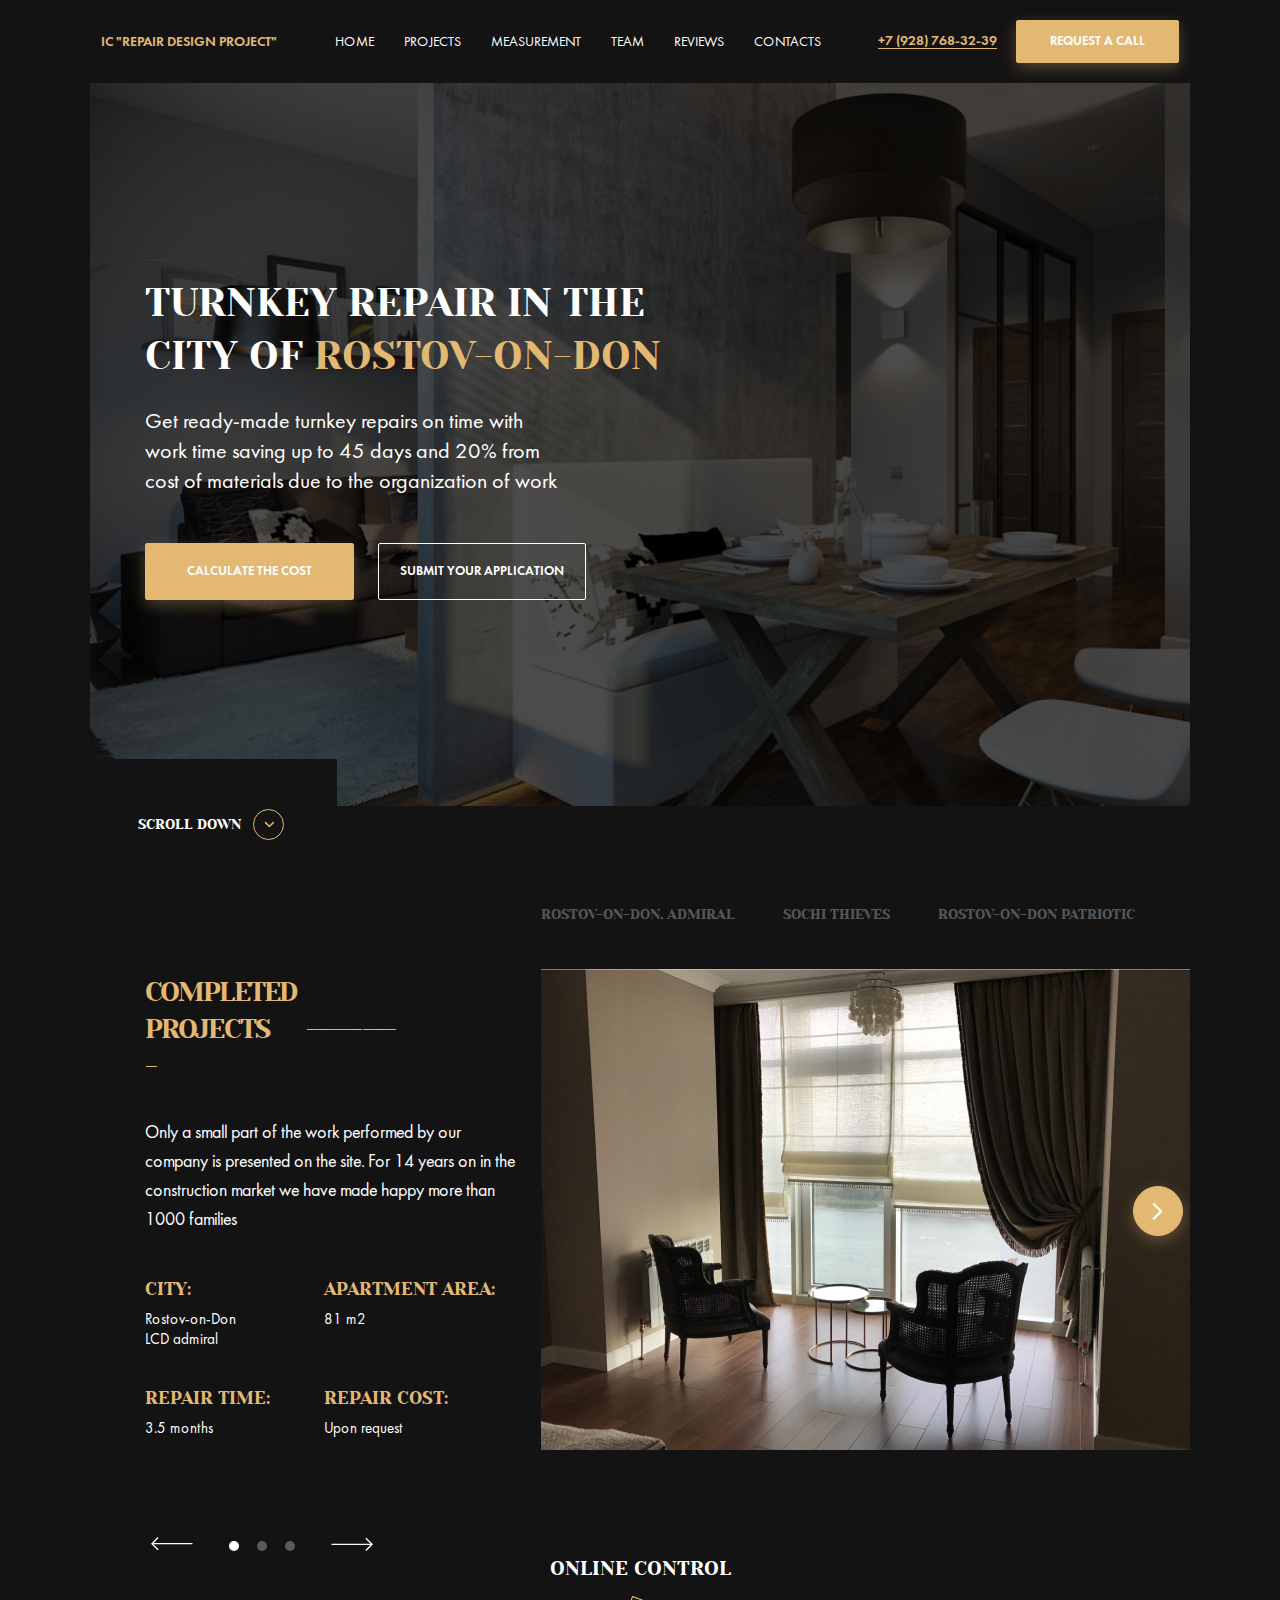
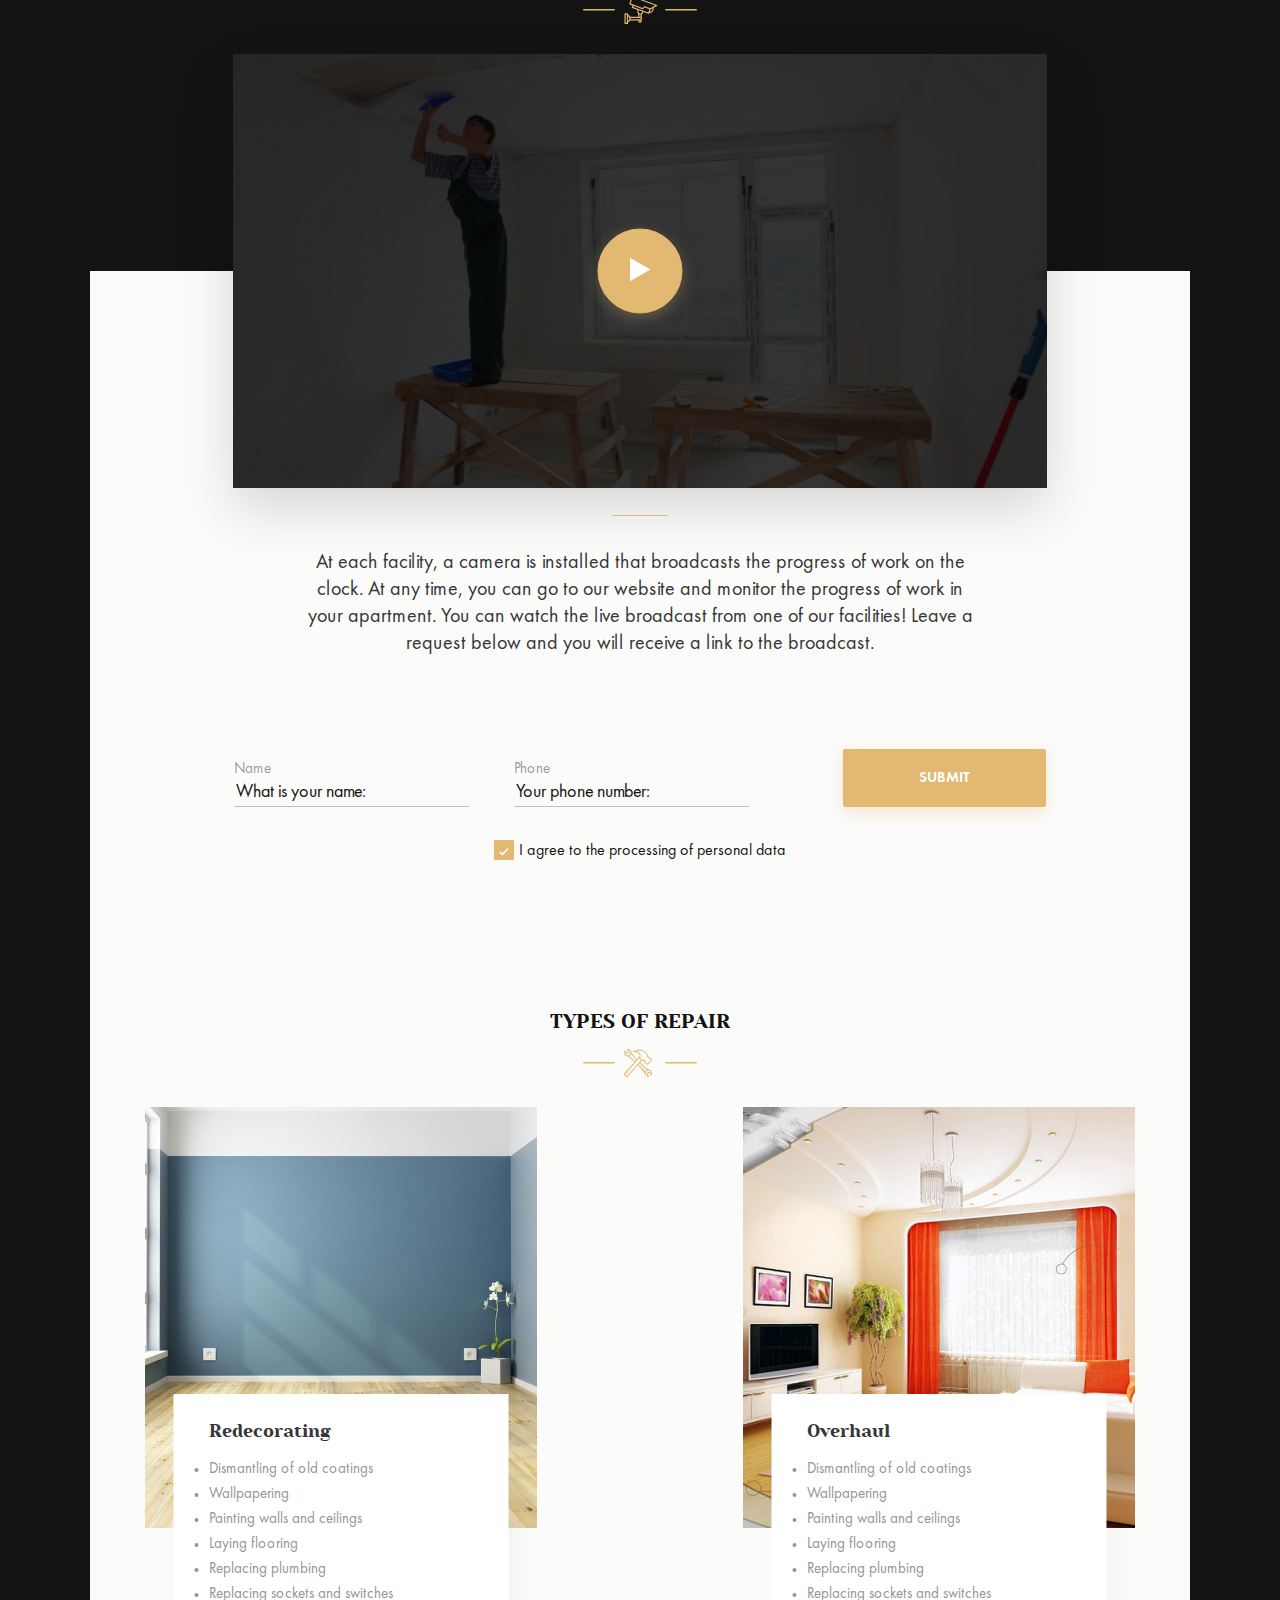
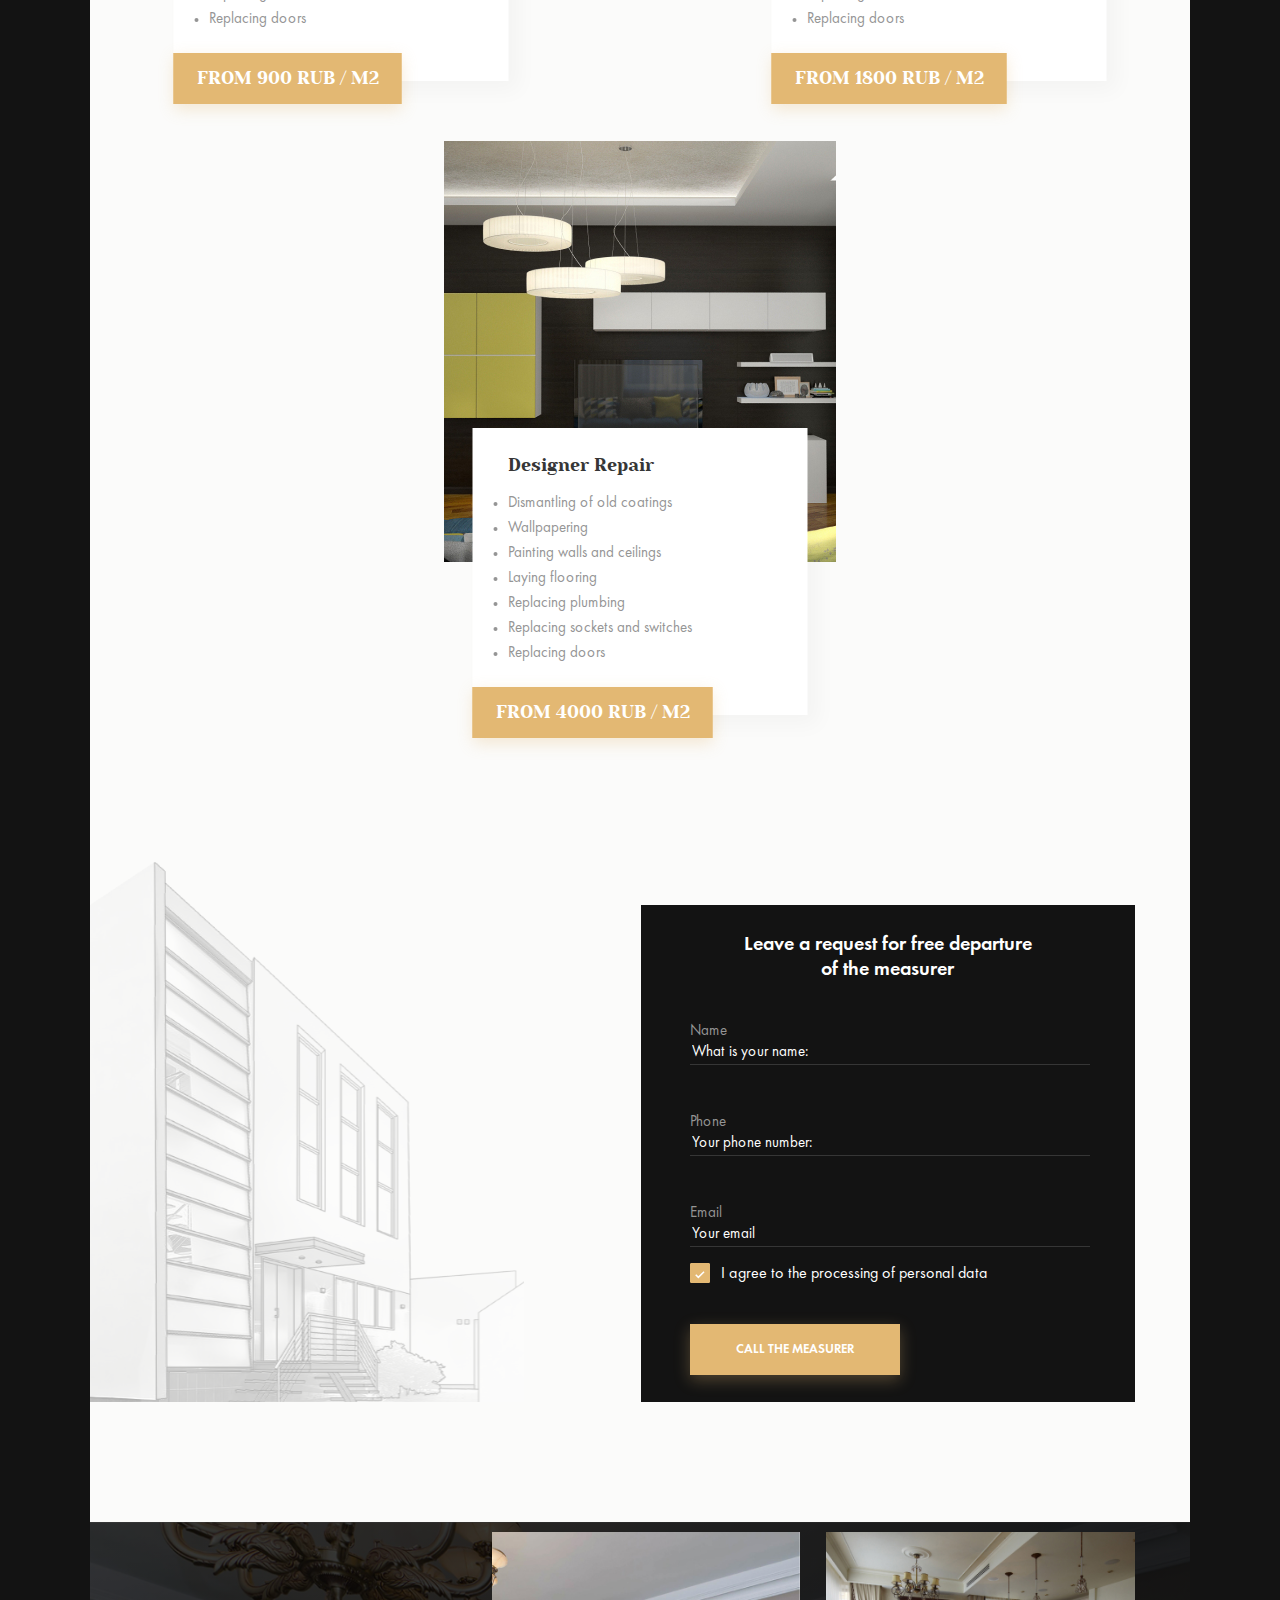
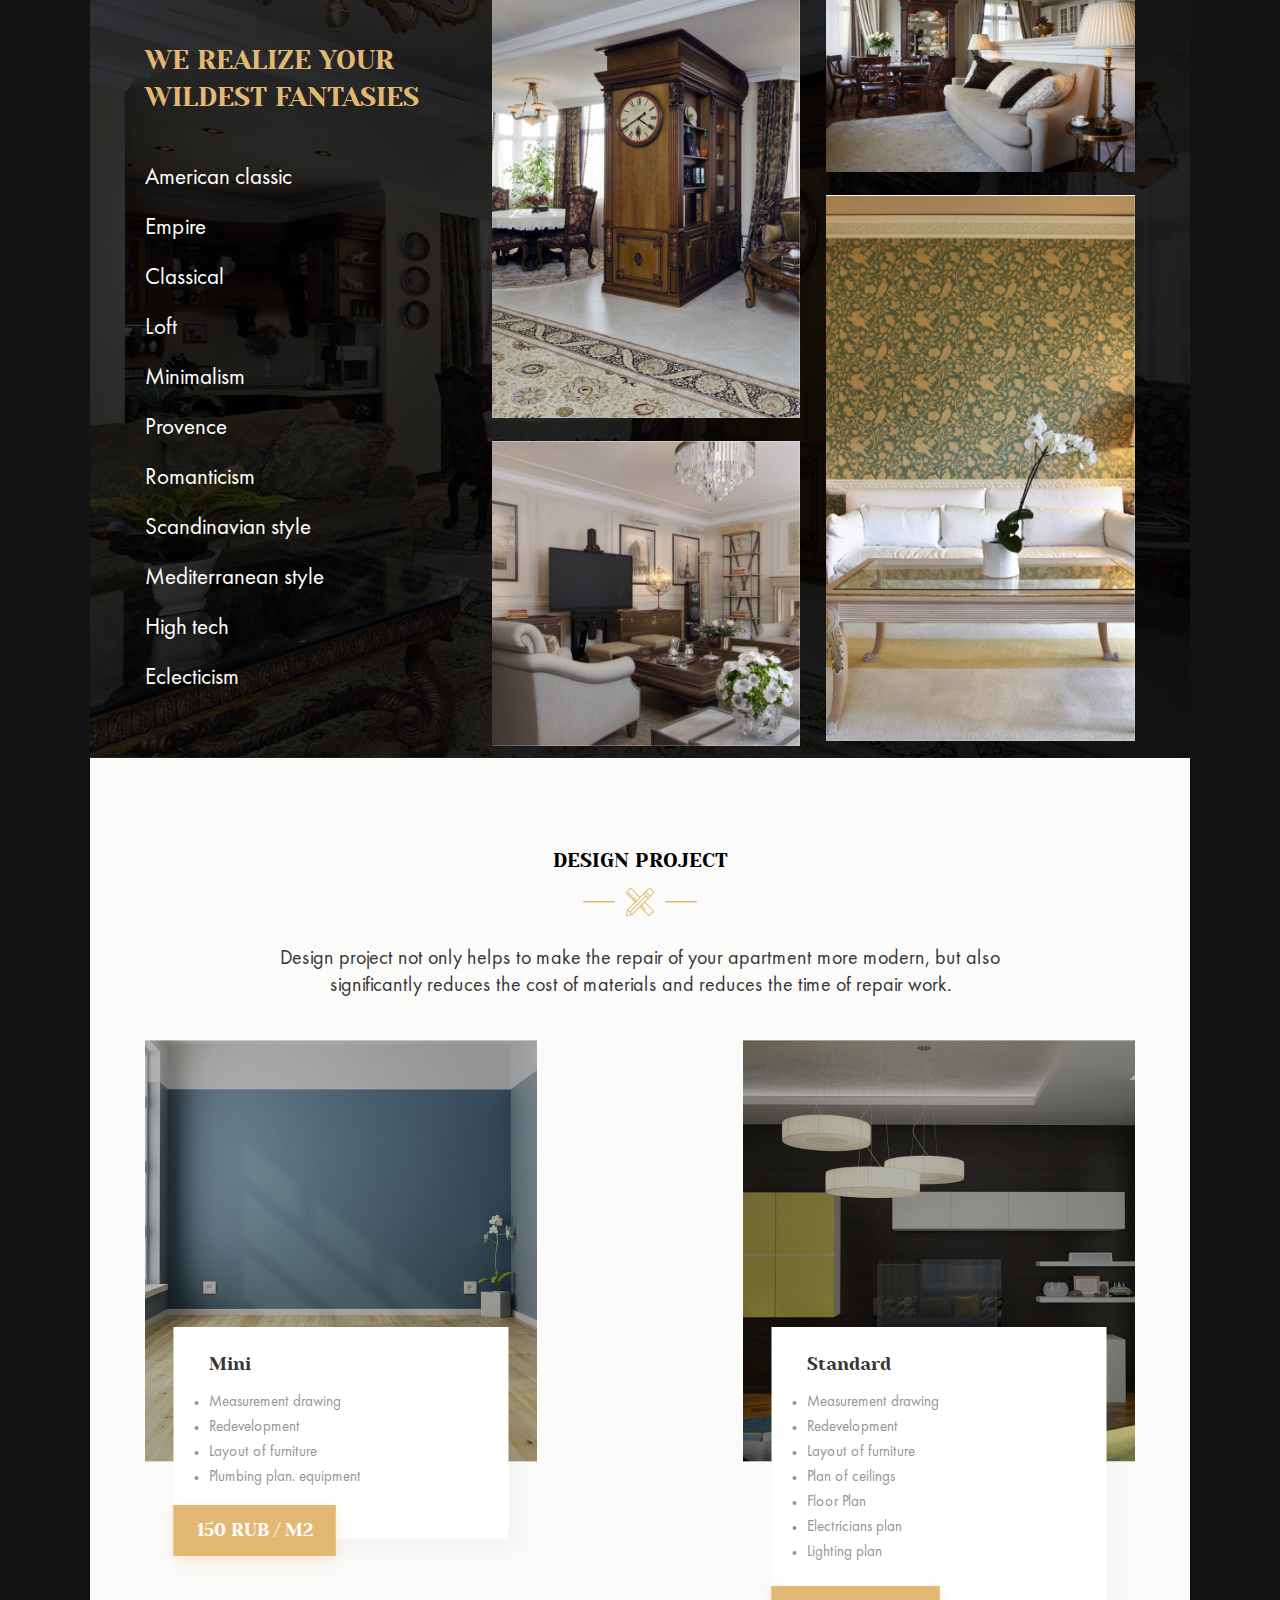
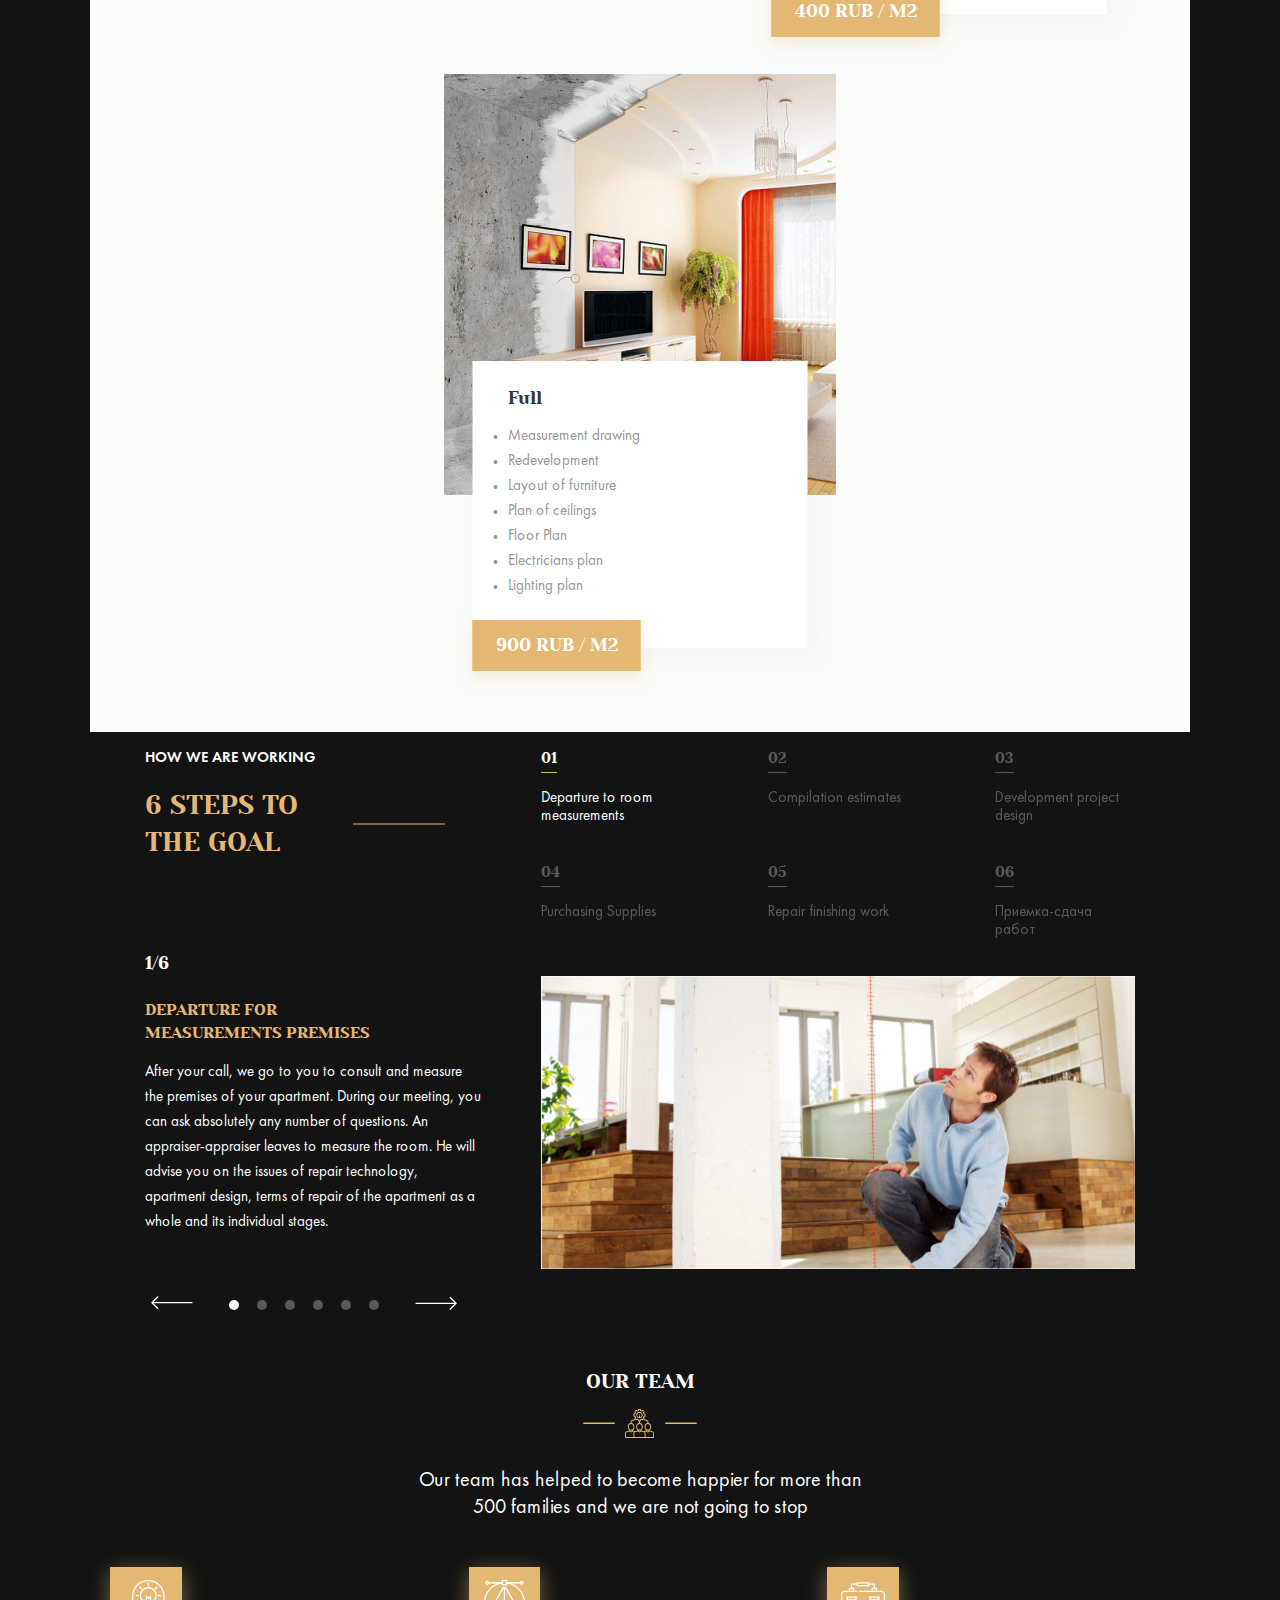
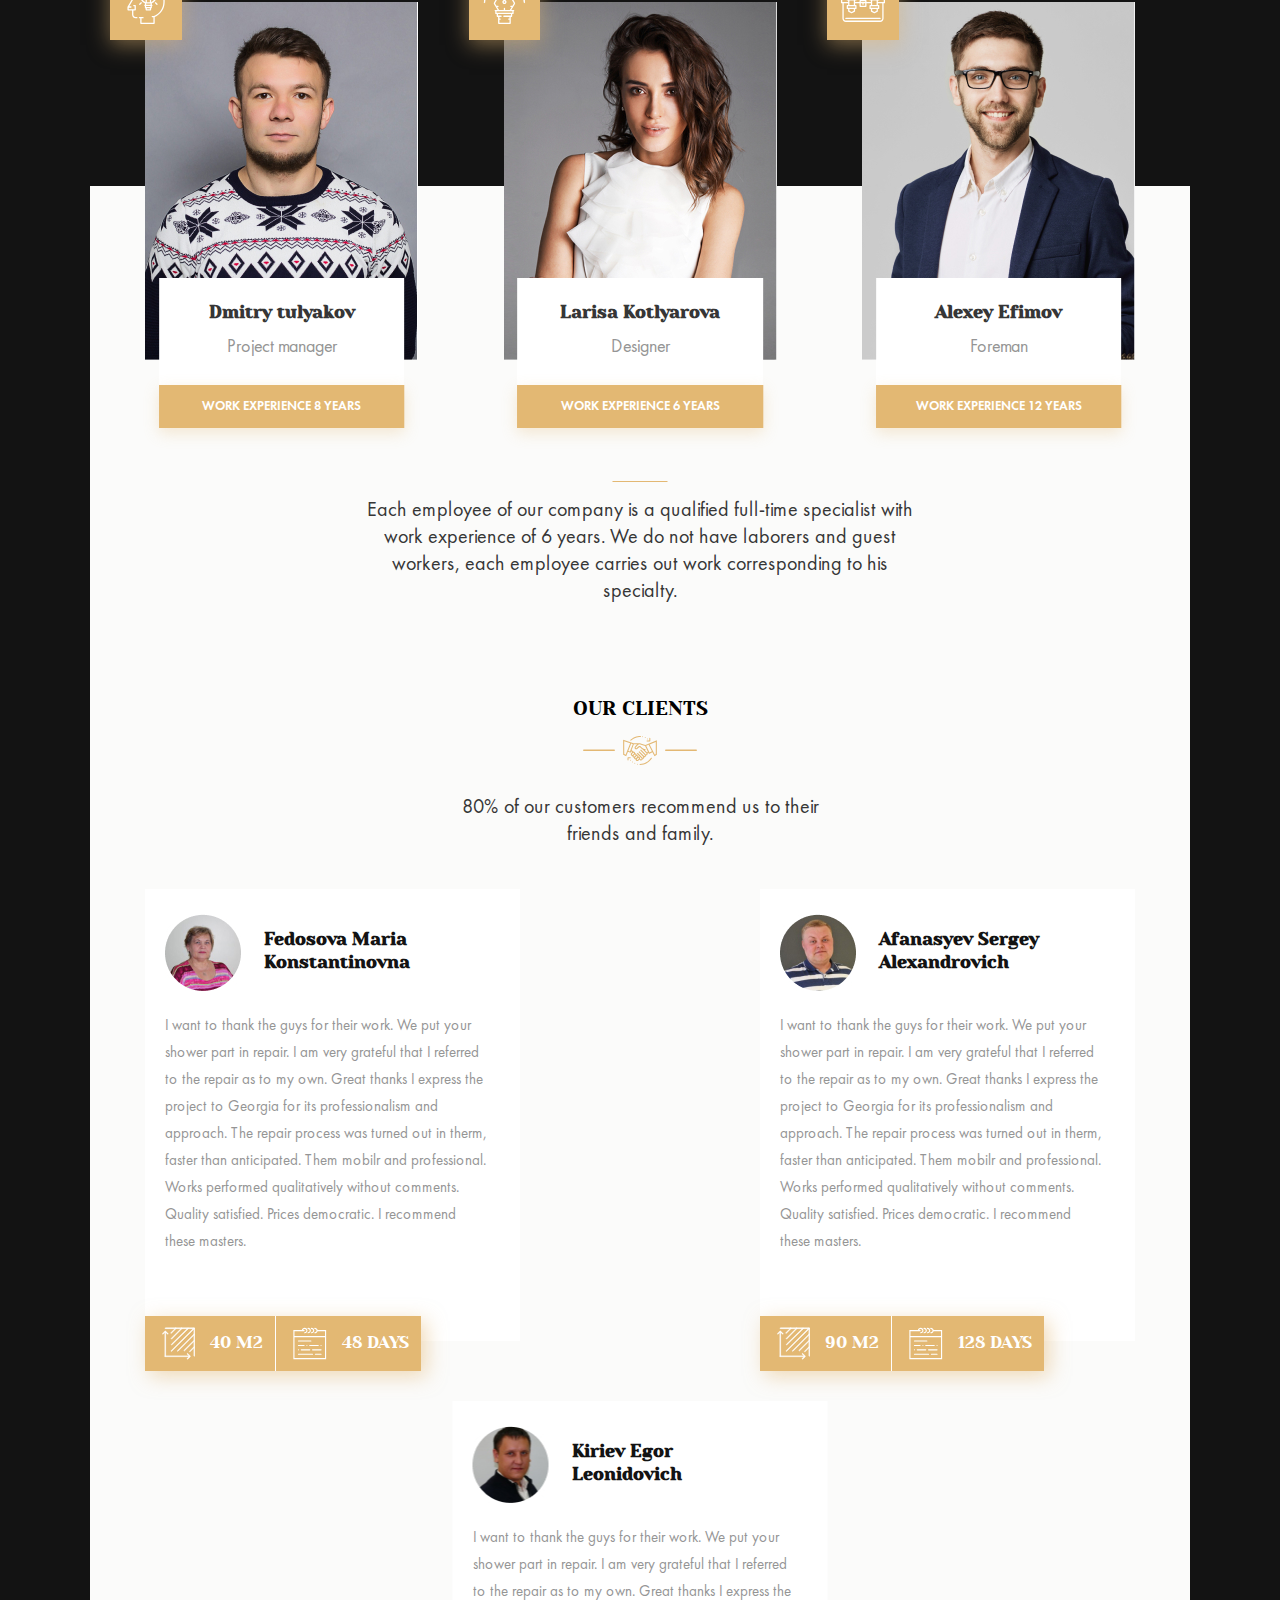
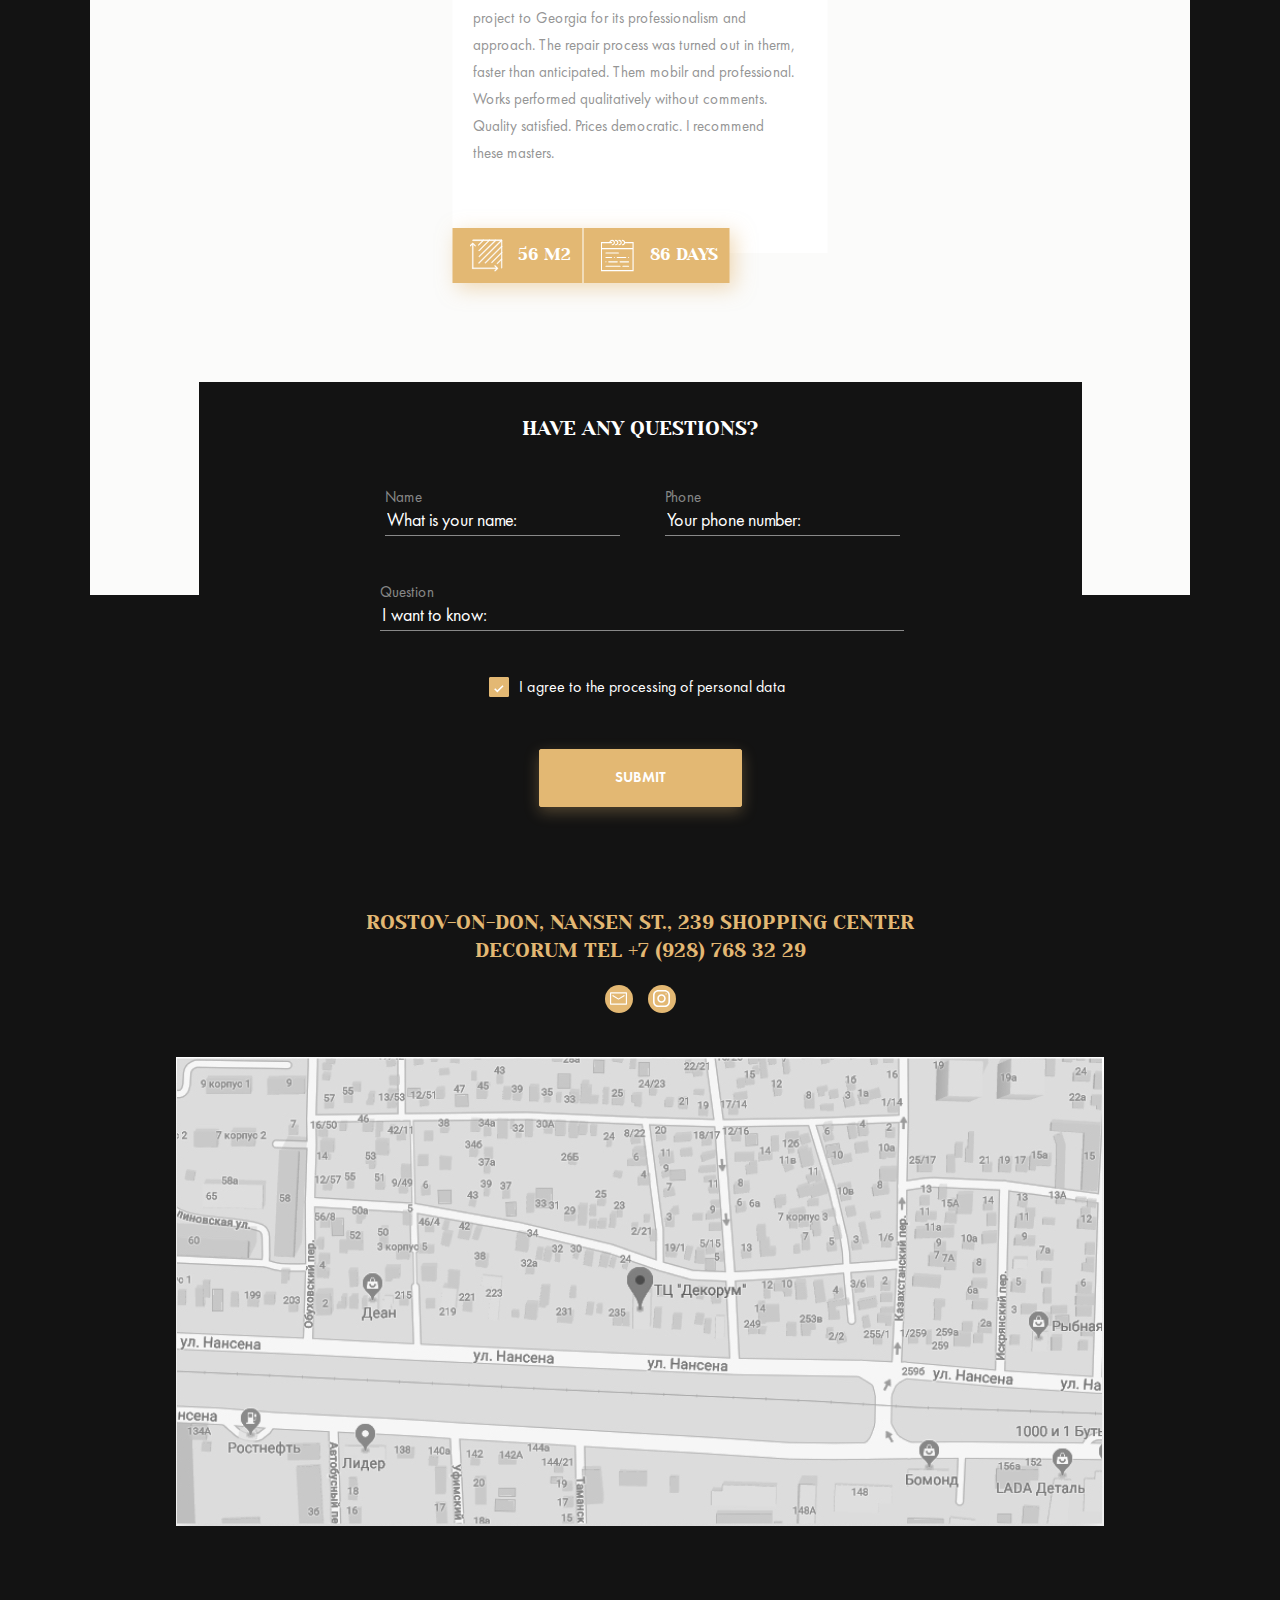
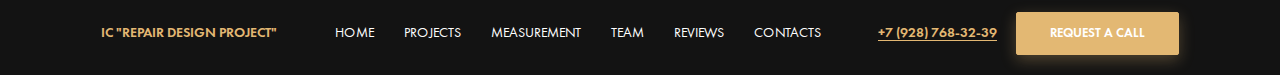
==== commit 4e130067: "feat: add iframes and styles, scripts for it" ====
--- a/projects/repair-design-project/index.html
+++ b/projects/repair-design-project/index.html
@@ -1,5 +1,6 @@
 <!DOCTYPE html>
 <html lang="en">
+
 <head>
 	<meta charset="UTF-8">
 	<meta name="viewport" content="width=device-width, initial-scale=1.0">
@@ -10,8 +11,9 @@
 	<link rel="stylesheet" href="assets/css/main.css">
 	<title>Repair Design</title>
 </head>
+
 <body>
-	
+
 	<div class="wrap">
 		<header class="header">
 			<div class="container-bigger">
@@ -19,7 +21,7 @@
 					<h1 class="header-logo">
 						<a href="index.html">IC "Repair Design Project"</a>
 					</h1>
-					
+
 					<nav>
 						<ul class="header-nav">
 							<li class="header-nav__item">
@@ -42,13 +44,13 @@
 							</li>
 						</ul>
 					</nav>
-					
+
 					<div class="header-call">
 						<a class="header-call__phone" href="tel:+79287683239">+7 (928) 768-32-39</a>
 						<button class="btn btn-brown header-call__btn">Request a call</button>
 					</div>
 				</div>
-			</div>	
+			</div>
 		</header>
 
 		<section class="main" id="home">
@@ -61,21 +63,21 @@
 
 			<div class="container">
 				<div class="main-text">
-				
+
 					<h2 class="main__title">Turnkey Repair in the city of
 						<span>Rostov-on-Don</span>
 					</h2>
-				
+
 					<div class="main__descr">Get ready-made turnkey repairs on time
 						with work time saving up to 45 days and 20% from
 						cost of materials due to the organization of work
 					</div>
-				
+
 					<div class="main-btns">
 						<button class="btn btn-brown main-btn-calc">CALCULATE THE COST</button>
 						<button type="submit" class="btn btn-transparent main-btn-submit">SUBMIT YOUR APPLICATION</button>
 					</div>
-				
+
 				</div>
 			</div>
 
@@ -93,26 +95,27 @@
 							Completed projects
 						</h3>
 						<div class="projects-details__descr">
-							Only a small part of the work performed by our company is presented on the site. For 14 years on in the construction
+							Only a small part of the work performed by our company is presented on the site. For 14 years on in the
+							construction
 							market we have made happy more than 1000 families
 						</div>
 						<div class="projects-other-slider projects-other-slider-mobile">
 							<img class="projects-other-slider__photo" src="assets/img/project/slider-photo1.jpg" alt="">
 							<img class="projects-other-slider__photo projects-other-slider__photo-right"
 								src="assets/img/project/slider-photo2.png" alt="">
-						
+
 							<button class="projects-other-slider_btn btn-brown">
 								<img src="assets/img/project/slider-arrow.svg" alt="">
 							</button>
-						
+
 							<button class="projects-other-slider_btn projects-other-slider_btn-left btn-brown">
 								<img src="assets/img/project/slider-arrow.svg" alt="">
 							</button>
 						</div>
-						
+
 						<div class="projects-details__items">
 							<div class="projects-details__items-left">
-					
+
 								<div class="projects-details__item projects-details__item-top">
 									<h4 class="projects-details__item-title">
 										City:
@@ -132,9 +135,9 @@
 									</div>
 								</div>
 							</div>
-					
+
 							<div class="projects-details__items-right">
-								
+
 								<div class="projects-details__item projects-details__item-top">
 									<h4 class="projects-details__item-title">
 										apartment area:
@@ -143,7 +146,7 @@
 										81 m2
 									</div>
 								</div>
-					
+
 								<div class="projects-details__item projects-details__item-bottom">
 									<h4 class="projects-details__item-title">
 										Repair Cost:
@@ -152,7 +155,7 @@
 										Upon request
 									</div>
 								</div>
-					
+
 							</div>
 						</div>
 
@@ -170,7 +173,7 @@
 					</div>
 
 					<div class="space"></div>
-					
+
 					<div class="projects-other">
 						<nav>
 							<ul class="projects-other-nav">
@@ -188,7 +191,8 @@
 
 						<div class="projects-other-slider">
 							<img class="projects-other-slider__photo" src="assets/img/project/slider-photo1.jpg" alt="">
-							<img class="projects-other-slider__photo projects-other-slider__photo-right" src="assets/img/project/slider-photo2.png" alt="">
+							<img class="projects-other-slider__photo projects-other-slider__photo-right"
+								src="assets/img/project/slider-photo2.png" alt="">
 
 							<button class="projects-other-slider_btn btn-brown">
 								<img src="assets/img/project/slider-arrow.svg" alt="">
@@ -220,27 +224,27 @@
 					<button class="online-video-btn btn-brown">
 						<img src="assets/img/online/play-btn.svg" alt="">
 					</button>
-
-					<!-- <video src="" poster="assets/img/video.jpg">
-						<source src="video.mp4" type="video/mp4">
-					</video> -->
 				</div>
 
 				<div class="online-descr descr">
-					At each facility, a camera is installed that broadcasts the progress of work on the clock. At any time, you can go to
-					our website and monitor the progress of work in your apartment. You can watch the live broadcast from one of our
+					At each facility, a camera is installed that broadcasts the progress of work on the clock. At any time, you
+					can go to
+					our website and monitor the progress of work in your apartment. You can watch the live broadcast from one of
+					our
 					facilities!
 					Leave a request below and you will receive a link to the broadcast.
 				</div>
-							
+
 				<div class="online-form-wrap">
 					<form action="POST" class="online-form">
 						<div class="online-flex">
 							<label for="nameOnline" class="label-ib online-label"> Name
-								<input class="online-input form-name" type="text" id="nameOnline" placeholder="What is your name:" required>
+								<input class="online-input form-name" type="text" id="nameOnline" placeholder="What is your name:"
+									required>
 							</label>
 							<label for="numOnline" class="mr-0 label-ib online-label"> Phone
-								<input class="online-input form-phone" type="tel" id="numOnline" placeholder="Your phone number:" required>
+								<input class="online-input form-phone" type="tel" id="numOnline" placeholder="Your phone number:"
+									required>
 							</label>
 
 							<label for="checkboxOnlineMob" class="checkbox-label online-form__checkbox-label-mobile">
@@ -251,13 +255,13 @@
 
 							<button type="submit" class="btn btn-brown btn__submit online-btn">Submit</button>
 						</div>
-					
+
 						<label for="checkboxOnline" class="checkbox-label">
 							<input type="checkbox" id="checkboxOnline" checked class="form__checkbox-input">
 							<span class="checkbox-div"></span>
 							I agree to the processing of personal data
 						</label>
-						
+
 					</form>
 				</div>
 			</div>
@@ -271,7 +275,7 @@
 				<div class="title-img">
 					<img src="assets/img/repair/repair-title.svg" alt="">
 				</div>
-				
+
 				<div class="repair-items items-flex">
 					<div class="repair-item item-flex">
 						<div class="repair-item__foto item-flex__foto">
@@ -290,11 +294,11 @@
 								<li>Replacing doors</li>
 							</ul>
 
-						<div class="div-brown repair-item__btn btn-flex-block">from 900 rub / m2</div>
-						</div>
-
-					</div>
-				
+							<div class="div-brown repair-item__btn btn-flex-block">from 900 rub / m2</div>
+						</div>
+
+					</div>
+
 					<div class="repair-item item-flex">
 						<div class="repair-item__foto item-flex__foto">
 							<img src="assets/img/repair/repair2.jpg" alt="">
@@ -313,10 +317,8 @@
 							</ul>
 							<div class="div-brown repair-item__btn btn-flex-block">from 1800 rub / m2</div>
 						</div>
-
-
-					</div>
-				
+					</div>
+
 					<div class="repair-item item-flex">
 						<div class="repair-item__foto item-flex__foto">
 							<img src="assets/img/repair/repair3.jpg" alt="">
@@ -344,7 +346,7 @@
 						<ul class="repair-list">
 							<li class="repair-list__item repair-list__item-01">
 								Our specialist will arrive for measurements per day
-							contact, or appoint a date convenient for you
+								contact, or appoint a date convenient for you
 							</li>
 							<li class="repair-list__item repair-list__item-02">
 								Free metering
@@ -366,12 +368,14 @@
 								Leave a request for free
 								departure of the measurer
 							</h4>
-						
+
 							<label for="nameRepair" class="repair-form__label"> Name
-								<input class="black-form form-name" type="text" id="nameRepair" placeholder="What is your name:" required>
+								<input class="black-form form-name" type="text" id="nameRepair" placeholder="What is your name:"
+									required>
 							</label>
 							<label for="numRepair" class="repair-form__label">Phone
-								<input class="black-form form-phone" type="tel" id="numRepair" placeholder="Your phone number:" required>
+								<input class="black-form form-phone" type="tel" id="numRepair" placeholder="Your phone number:"
+									required>
 							</label>
 							<label for="mailRepair" class="repair-form__label repair-form__label-email">Email
 								<input class="black-form form-mail" type="text" id="mailRepair" placeholder="Your email" required>
@@ -439,7 +443,7 @@
 								</li>
 							</ul>
 						</div>
-						
+
 						<div class="repair-realize__photos">
 
 							<div class="repair-realize__photos-left">
@@ -471,7 +475,7 @@
 							</button>
 						</div>
 					</div>
-			
+
 				</div>
 			</div>
 		</section>
@@ -489,13 +493,13 @@
 					Design project not only helps to make the repair of your apartment more modern,
 					but also significantly reduces the cost of materials and reduces the time of repair work.
 				</div>
-		
+
 				<div class="design-items items-flex">
 					<div class="design-item item-flex">
 						<div class="design-item__foto item-flex__foto">
 							<img src="assets/img/design/design1.jpg" alt="">
 						</div>
-		
+
 						<div class="design-item__descr item-flex__descr">
 							<h5 class="design-item__descr-title item-flex__title">Mini</h5>
 							<ul>
@@ -505,14 +509,14 @@
 								<li>Plumbing plan. equipment</li>
 							</ul>
 							<div class="div-brown design-item__btn btn-flex-block">150 rub / m2</div>
-						</div>		
-					</div>
-		
+						</div>
+					</div>
+
 					<div class="design-item item-flex">
 						<div class="design-item__foto item-flex__foto">
 							<img src="assets/img/design/design2.jpg" alt="">
 						</div>
-		
+
 						<div class="design-item__descr item-flex__descr">
 							<h5 class="design-item__descr-title item-flex__title">Standard</h5>
 							<ul>
@@ -527,12 +531,12 @@
 							<div class="div-brown design-item__btn btn-flex-block">400 rub / m2</div>
 						</div>
 					</div>
-		
+
 					<div class="design-item item-flex">
 						<div class="design-item__foto item-flex__foto">
 							<img src="assets/img/design/design3.jpg" alt="">
 						</div>
-		
+
 						<div class="design-item__descr item-flex__descr">
 							<h5 class="design-item__descr-title item-flex__title">Full</h5>
 							<ul>
@@ -569,9 +573,11 @@
 								Departure for measurements premises
 							</h5>
 							<div class="design-steps-slider__descr">
-								After your call, we go to you to consult and measure the premises of your apartment. During our meeting, you can ask
+								After your call, we go to you to consult and measure the premises of your apartment. During our meeting,
+								you can ask
 								absolutely any number of questions. An appraiser-appraiser leaves to measure the room.
-								He will advise you on the issues of repair technology, apartment design, terms of repair of the apartment as a whole and
+								He will advise you on the issues of repair technology, apartment design, terms of repair of the
+								apartment as a whole and
 								its individual stages.
 							</div>
 							<div class="slider-nav">
@@ -598,7 +604,7 @@
 									01
 								</div>
 								<div class="design-point__descr design-point__descr-active">
-									Departure to	room measurements
+									Departure to room measurements
 								</div>
 							</div>
 
@@ -652,11 +658,11 @@
 
 						<img class="design-steps-img" src="assets/img/design/steps.jpg" alt="">
 					</div>
-	
+
 				</div>
 			</div>
 		</section>
-		
+
 		<section class="team" id="team">
 			<div class="container">
 				<h3 class="title team-title">
@@ -736,101 +742,107 @@
 		</section>
 
 		<section class="clients" id="reviews">
-		<div class="container">
-			<h4 class="title clients__title">
-				our clients
-			</h4>
-			<div class="title-img">
-				<img src="assets/img/clients/clients-title.svg" alt="">
-			</div>
-			
-			<div class="descr clients__descr">
-				80% of our customers recommend us to their
-				friends and family.
-			</div>
-			<div class="clients__persons items-flex">
-				<div class="clients__person">
-					<div class="clients__person-flex">
-						<img class="clients__person-img" src="assets/img/clients/client1.jpg" alt="">
-						<h3 class="clients__person-name">
-							Fedosova Maria Konstantinovna
-						</h3>
-					</div>
-					<div class="clients__person-descr">
-						I want to thank the guys for their work. We put your shower part in repair. I am very grateful that I referred to
-						the
-						repair as to my own. Great thanks I express the project to Georgia for its professionalism and approach.
-						The repair process was turned out in therm, faster than anticipated. Them mobilr and professional. Works performed
-						qualitatively without comments. Quality satisfied. Prices democratic. I recommend these masters.
-					</div>
-
-					<div class="clients-data">
-						<div class="clients-data__size">
-							<img src="assets/img/clients/size.svg" alt="">
-							<span>40 m2</span>
-						</div>
-						<div class="clients-data__days">
-							<img src="assets/img/clients/days.svg" alt="">
-						<span>48 DAYS</span>
-						</div>
-					</div>
-				</div>
-			
-				<div class="clients__person">
-					<div class="clients__person-flex">
-						<img class="clients__person-img" src="assets/img/clients/client2.jpg" alt="">
-						<h3 class="clients__person-name">
-							Afanasyev Sergey Alexandrovich
-						</h3>
-					</div>
-					<div class="clients__person-descr">
-						I want to thank the guys for their work. We put your shower part in repair. I am very grateful that I referred to
-						the
-						repair as to my own. Great thanks I express the project to Georgia for its professionalism and approach.
-						The repair process was turned out in therm, faster than anticipated. Them mobilr and professional. Works performed
-						qualitatively without comments. Quality satisfied. Prices democratic. I recommend these masters.
-					</div>
-
-					<div class="clients-data">
-						<div class="clients-data__size">
-							<img src="assets/img/clients/size.svg" alt="">
-							<span>90 m2</span>
-						</div>
-						<div class="clients-data__days">
-							<img src="assets/img/clients/days.svg" alt="">
-							<span>128 DAYS</span>
-						</div>
-					</div>
-				</div>
-			
-				<div class="clients__person">
-					<div class="clients__person-flex">
-						<img class="clients__person-img" src="assets/img/clients/client3.jpg" alt="">
-						<h3 class="clients__person-name">
-							Kiriev Egor Leonidovich
-						</h3>
-					</div>
-					<div class="clients__person-descr">
-						I want to thank the guys for their work. We put your shower part in repair. I am very grateful that I referred to
-						the
-						repair as to my own. Great thanks I express the project to Georgia for its professionalism and approach.
-						The repair process was turned out in therm, faster than anticipated. Them mobilr and professional. Works performed
-						qualitatively without comments. Quality satisfied. Prices democratic. I recommend these masters.
-					</div>
-
-					<div class="clients-data">
-						<div class="clients-data__size">
-							<img src="assets/img/clients/size.svg" alt="">
-							<span>56 m2</span>
-						</div>
-						<div class="clients-data__days">
-							<img src="assets/img/clients/days.svg" alt="">
-							<span>86 DAYS</span>
-						</div>
-					</div>
-				</div>
-			</div>
-		</div>
+			<div class="container">
+				<h4 class="title clients__title">
+					our clients
+				</h4>
+				<div class="title-img">
+					<img src="assets/img/clients/clients-title.svg" alt="">
+				</div>
+
+				<div class="descr clients__descr">
+					80% of our customers recommend us to their
+					friends and family.
+				</div>
+				<div class="clients__persons items-flex">
+					<div class="clients__person">
+						<div class="clients__person-flex">
+							<img class="clients__person-img" src="assets/img/clients/client1.jpg" alt="">
+							<h3 class="clients__person-name">
+								Fedosova Maria Konstantinovna
+							</h3>
+						</div>
+						<div class="clients__person-descr">
+							I want to thank the guys for their work. We put your shower part in repair. I am very grateful that I
+							referred to
+							the
+							repair as to my own. Great thanks I express the project to Georgia for its professionalism and approach.
+							The repair process was turned out in therm, faster than anticipated. Them mobilr and professional. Works
+							performed
+							qualitatively without comments. Quality satisfied. Prices democratic. I recommend these masters.
+						</div>
+
+						<div class="clients-data">
+							<div class="clients-data__size">
+								<img src="assets/img/clients/size.svg" alt="">
+								<span>40 m2</span>
+							</div>
+							<div class="clients-data__days">
+								<img src="assets/img/clients/days.svg" alt="">
+								<span>48 DAYS</span>
+							</div>
+						</div>
+					</div>
+
+					<div class="clients__person">
+						<div class="clients__person-flex">
+							<img class="clients__person-img" src="assets/img/clients/client2.jpg" alt="">
+							<h3 class="clients__person-name">
+								Afanasyev Sergey Alexandrovich
+							</h3>
+						</div>
+						<div class="clients__person-descr">
+							I want to thank the guys for their work. We put your shower part in repair. I am very grateful that I
+							referred to
+							the
+							repair as to my own. Great thanks I express the project to Georgia for its professionalism and approach.
+							The repair process was turned out in therm, faster than anticipated. Them mobilr and professional. Works
+							performed
+							qualitatively without comments. Quality satisfied. Prices democratic. I recommend these masters.
+						</div>
+
+						<div class="clients-data">
+							<div class="clients-data__size">
+								<img src="assets/img/clients/size.svg" alt="">
+								<span>90 m2</span>
+							</div>
+							<div class="clients-data__days">
+								<img src="assets/img/clients/days.svg" alt="">
+								<span>128 DAYS</span>
+							</div>
+						</div>
+					</div>
+
+					<div class="clients__person">
+						<div class="clients__person-flex">
+							<img class="clients__person-img" src="assets/img/clients/client3.jpg" alt="">
+							<h3 class="clients__person-name">
+								Kiriev Egor Leonidovich
+							</h3>
+						</div>
+						<div class="clients__person-descr">
+							I want to thank the guys for their work. We put your shower part in repair. I am very grateful that I
+							referred to
+							the
+							repair as to my own. Great thanks I express the project to Georgia for its professionalism and approach.
+							The repair process was turned out in therm, faster than anticipated. Them mobilr and professional. Works
+							performed
+							qualitatively without comments. Quality satisfied. Prices democratic. I recommend these masters.
+						</div>
+
+						<div class="clients-data">
+							<div class="clients-data__size">
+								<img src="assets/img/clients/size.svg" alt="">
+								<span>56 m2</span>
+							</div>
+							<div class="clients-data__days">
+								<img src="assets/img/clients/days.svg" alt="">
+								<span>86 DAYS</span>
+							</div>
+						</div>
+					</div>
+				</div>
+			</div>
 		</section>
 
 		<section class="question">
@@ -840,7 +852,7 @@
 						<h3 class="title question-form-title">
 							have any questions?
 						</h3>
-					
+
 						<div class="question-flex">
 							<label class="label-ib question-label" for="nameQuestion"> Name
 								<input class="form-name" type="text" id="nameQuestion" placeholder="What is your name:" required>
@@ -849,17 +861,19 @@
 								<input type="tel" class="form-phone" id="numQuestion" placeholder="Your phone number:" required>
 							</label>
 							<label for="questionQuestion" class="question__label-question question-label mr-0"> Question
-								<input type="text" class="question__input-question form-question" id="questionQuestion" placeholder="I want to know:" required>
+								<input type="text" class="question__input-question form-question" id="questionQuestion"
+									placeholder="I want to know:" required>
 							</label>
 						</div>
 
 						<label for="checkboxQuestion" class="checkbox-label question__checkbox-label">
-							<input type="checkbox" id="checkboxQuestion" checked class="form__checkbox-input question__checkbox-input">
+							<input type="checkbox" id="checkboxQuestion" checked
+								class="form__checkbox-input question__checkbox-input">
 							<span class="checkbox-div question__checkbox-div"></span>
 							I agree to the processing of personal data
 						</label>
 						<button type="submit" class="btn btn-brown btn__submit question-btn">Submit</button>
-					
+
 					</form>
 				</div>
 			</div>
@@ -894,7 +908,7 @@
 					<h1 class="footer-logo">
 						<a href="index.html">IC "Repair Design Project"</a>
 					</h1>
-			
+
 					<nav>
 						<ul class="footer-nav">
 							<li class="footer-nav__item">
@@ -917,7 +931,7 @@
 							</li>
 						</ul>
 					</nav>
-			
+
 					<div class="footer-call">
 						<a class="footer-call__phone" href="tel:+79287683239">+7 (928) 768-32-39</a>
 						<button class="btn btn-brown footer-call__btn">Request a call</button>
@@ -926,7 +940,8 @@
 			</div>
 		</footer>
 	</div>
-
-<script src="assets/js/main.js"></script>
+	<script src="assets/js/main.js"></script>
+	<script src="../main.js"></script>
 </body>
+
 </html>--- a/projects/repair-design-project/assets/css/main.css
+++ b/projects/repair-design-project/assets/css/main.css
@@ -365,6 +365,7 @@
 
 .main {
   position: relative;
+  max-height: 747px;
   margin-bottom: 40px;
   background-image: url("../img/main-bg.jpg");
   background-size: cover;
@@ -480,14 +481,18 @@
 
 .main-scroll {
   position: absolute;
-  bottom: -20px;
+  bottom: -50px;
   display: -webkit-box;
   display: -ms-flexbox;
   display: flex;
   -webkit-box-align: center;
-      -ms-flex-align: center;
-          align-items: center;
-  padding: 34px 48px 0 5%;
+  -ms-flex-align: center;
+  align-items: center;
+  width: 247px;
+  height: 97px;
+  -webkit-box-pack: center;
+  -ms-flex-pack: center;
+  justify-content: center;
   background-color: #131313;
   color: #ffffff;
 }
@@ -2570,4 +2575,23 @@
             flex-direction: column;
   }
 }
-/*# sourceMappingURL=main.css.map */+.fidex-btns {
+  position: fixed;
+  display: flex;
+  flex-direction: column;
+  bottom: 0;
+  right: 10px;
+  z-index: 4;
+}
+
+.fidex-btns a {
+  color: black;
+}
+
+.fidex-btn {
+  background-color: #BF6D30;
+  padding: 10px;
+  font-size: 14px;
+  margin-bottom: 10px;
+  border-radius: 5px;
+}